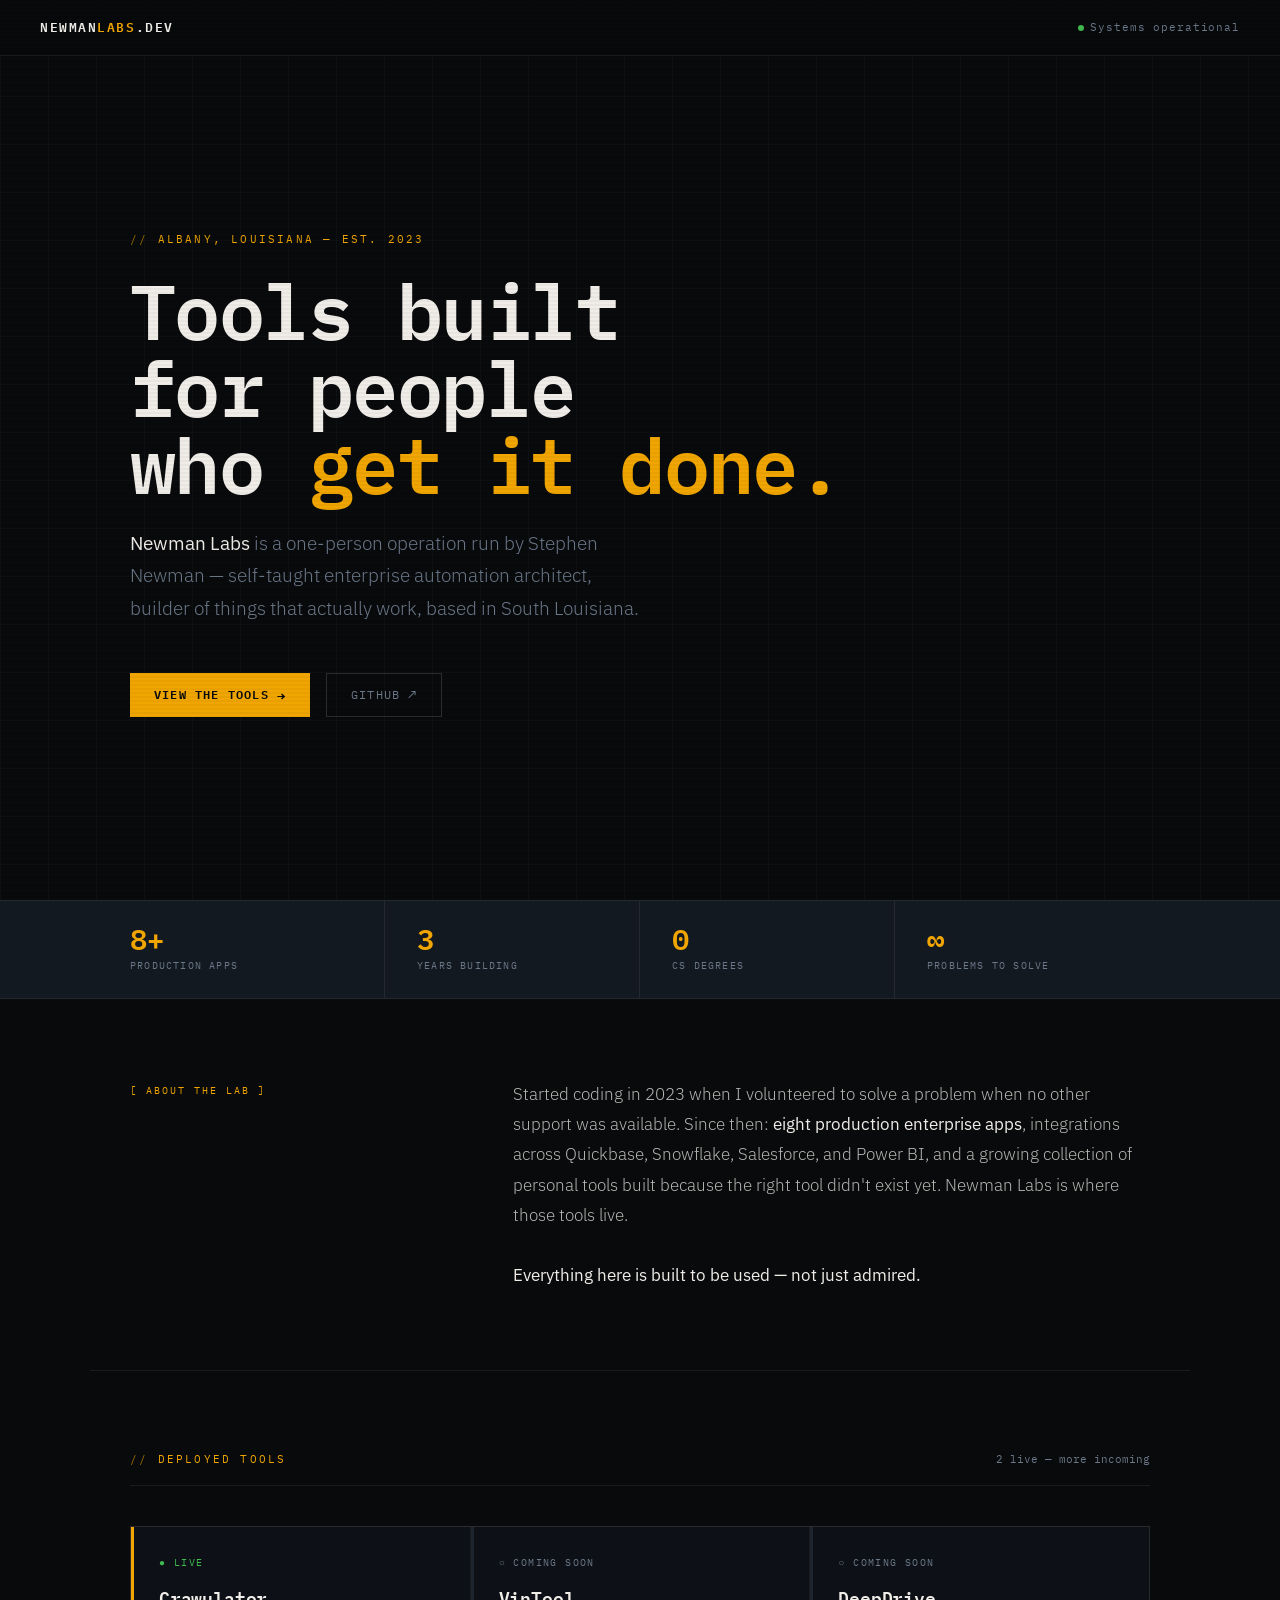
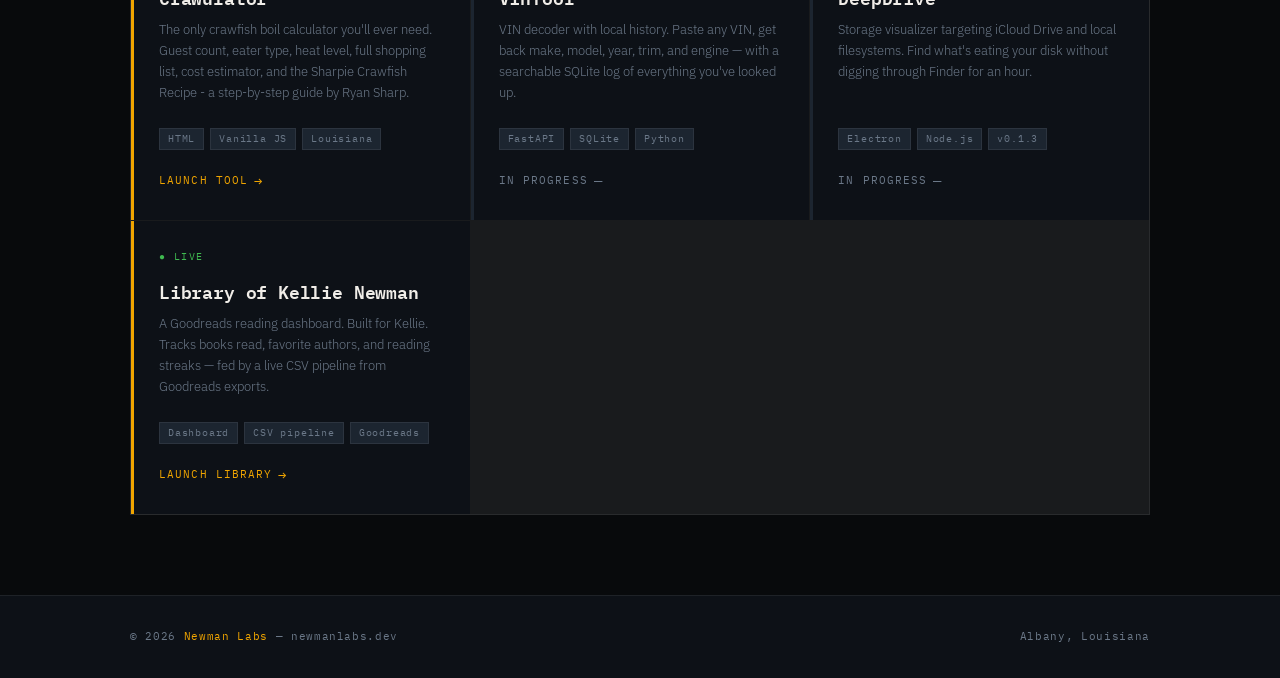
==== index.html @ 574f38db "Update tool count and change tool status to live" ====
<!DOCTYPE html>
<html lang="en">
<head>
<meta charset="UTF-8">
<meta name="viewport" content="width=device-width, initial-scale=1.0">
<title>Newman Labs — Built in Louisiana. Deployed everywhere.</title>
<meta name="description" content="Newman Labs — tools built by Stephen Newman. Self-taught enterprise automation architect out of Albany, Louisiana.">
<link rel="icon" type="image/svg+xml" href="data:image/svg+xml,%3Csvg xmlns='http://www.w3.org/2000/svg' viewBox='0 0 32 32'%3E%3Crect width='32' height='32' fill='%23080A0C'/%3E%3Crect x='1' y='1' width='30' height='30' fill='none' stroke='%23F0A500' stroke-width='1.5'/%3E%3Ctext x='4' y='22' font-family='monospace' font-size='16' font-weight='700' fill='%23F0A500' letter-spacing='-1'%3ENL%3C/text%3E%3Crect x='4' y='24' width='24' height='1.5' fill='%23F0A500' opacity='0.4'/%3E%3C/svg%3E">
<link rel="preconnect" href="https://fonts.googleapis.com">
<link href="https://fonts.googleapis.com/css2?family=IBM+Plex+Mono:wght@300;400;500;600&family=IBM+Plex+Sans:ital,wght@0,300;0,400;0,500;1,300&display=swap" rel="stylesheet">
<style>
  *, *::before, *::after { box-sizing: border-box; margin: 0; padding: 0; }

  :root {
    --black:    #080A0C;
    --ink:      #0D1117;
    --surface:  #131920;
    --rail:     #1C2530;
    --border:   rgba(255,255,255,0.07);
    --border-hi:rgba(255,255,255,0.14);
    --amber:    #F0A500;
    --amber-dim:#A87200;
    --amber-glow:rgba(240,165,0,0.12);
    --white:    #F0EDE8;
    --muted:    #6B7888;
    --mono:     'IBM Plex Mono', monospace;
    --sans:     'IBM Plex Sans', sans-serif;
  }

  html { scroll-behavior: smooth; }

  body {
    background: var(--black);
    color: var(--white);
    font-family: var(--sans);
    font-size: 16px;
    line-height: 1.6;
    overflow-x: hidden;
  }

  body::before {
    content: '';
    position: fixed;
    inset: 0;
    background: repeating-linear-gradient(
      0deg,
      transparent,
      transparent 2px,
      rgba(0,0,0,0.03) 2px,
      rgba(0,0,0,0.03) 4px
    );
    pointer-events: none;
    z-index: 1000;
  }

  body::after {
    content: '';
    position: fixed;
    inset: 0;
    background-image:
      linear-gradient(var(--border) 1px, transparent 1px),
      linear-gradient(90deg, var(--border) 1px, transparent 1px);
    background-size: 48px 48px;
    pointer-events: none;
    z-index: 0;
    opacity: 0.4;
  }

  nav {
    position: fixed;
    top: 0; left: 0; right: 0;
    z-index: 100;
    display: flex;
    align-items: center;
    justify-content: space-between;
    padding: 0 2.5rem;
    height: 56px;
    background: rgba(8,10,12,0.85);
    backdrop-filter: blur(12px);
    border-bottom: 1px solid var(--border);
  }

  .nav-wordmark {
    font-family: var(--mono);
    font-size: 13px;
    font-weight: 600;
    letter-spacing: 0.12em;
    color: var(--white);
    text-decoration: none;
    text-transform: uppercase;
  }

  .nav-wordmark span { color: var(--amber); }

  .nav-status {
    display: flex;
    align-items: center;
    gap: 6px;
    font-family: var(--mono);
    font-size: 11px;
    color: var(--muted);
    letter-spacing: 0.08em;
  }

  .status-dot {
    width: 6px; height: 6px;
    border-radius: 50%;
    background: #3FB950;
    animation: pulse 2.5s ease-in-out infinite;
  }

  @keyframes pulse {
    0%, 100% { opacity: 1; }
    50% { opacity: 0.3; }
  }

  .hero {
    position: relative;
    z-index: 1;
    min-height: 100vh;
    display: flex;
    flex-direction: column;
    justify-content: center;
    padding: 7rem 2.5rem 4rem;
    max-width: 1100px;
    margin: 0 auto;
  }

  .hero-label {
    font-family: var(--mono);
    font-size: 11px;
    letter-spacing: 0.2em;
    color: var(--amber);
    text-transform: uppercase;
    margin-bottom: 1.5rem;
    opacity: 0;
    animation: fadeUp 0.6s ease 0.2s forwards;
  }

  .hero-label::before { content: '// '; color: var(--amber-dim); }

  .hero-headline {
    font-family: var(--mono);
    font-size: clamp(2.8rem, 6vw, 5.5rem);
    font-weight: 600;
    line-height: 1.0;
    letter-spacing: -0.02em;
    color: var(--white);
    margin-bottom: 1.5rem;
    opacity: 0;
    animation: fadeUp 0.6s ease 0.35s forwards;
  }

  .hero-headline .accent { color: var(--amber); }

  .hero-sub {
    font-family: var(--sans);
    font-size: clamp(1rem, 2vw, 1.2rem);
    font-weight: 300;
    color: var(--muted);
    max-width: 520px;
    line-height: 1.7;
    margin-bottom: 3rem;
    opacity: 0;
    animation: fadeUp 0.6s ease 0.5s forwards;
  }

  .hero-sub strong { color: var(--white); font-weight: 400; }

  .hero-cta {
    display: flex;
    gap: 1rem;
    flex-wrap: wrap;
    opacity: 0;
    animation: fadeUp 0.6s ease 0.65s forwards;
  }

  .btn-primary {
    display: inline-flex;
    align-items: center;
    gap: 8px;
    padding: 11px 24px;
    background: var(--amber);
    color: var(--black);
    font-family: var(--mono);
    font-size: 12px;
    font-weight: 600;
    letter-spacing: 0.1em;
    text-transform: uppercase;
    text-decoration: none;
    border: none;
    cursor: pointer;
    transition: all 0.15s;
  }

  .btn-primary:hover { background: #FFB820; transform: translateY(-1px); }

  .btn-ghost {
    display: inline-flex;
    align-items: center;
    gap: 8px;
    padding: 10px 24px;
    background: transparent;
    color: var(--muted);
    font-family: var(--mono);
    font-size: 12px;
    font-weight: 400;
    letter-spacing: 0.1em;
    text-transform: uppercase;
    text-decoration: none;
    border: 1px solid var(--border-hi);
    cursor: pointer;
    transition: all 0.15s;
  }

  .btn-ghost:hover { border-color: var(--amber-dim); color: var(--amber); }

  .stat-bar {
    position: relative;
    z-index: 1;
    border-top: 1px solid var(--border);
    border-bottom: 1px solid var(--border);
    background: var(--surface);
    overflow: hidden;
  }

  .stat-bar-inner {
    max-width: 1100px;
    margin: 0 auto;
    display: grid;
    grid-template-columns: repeat(4, 1fr);
    padding: 0 2.5rem;
  }

  .stat { padding: 1.5rem 2rem; border-right: 1px solid var(--border); }
  .stat:first-child { padding-left: 0; }
  .stat:last-child { border-right: none; }

  .stat-num {
    font-family: var(--mono);
    font-size: 1.8rem;
    font-weight: 600;
    color: var(--amber);
    line-height: 1;
    margin-bottom: 4px;
  }

  .stat-label {
    font-family: var(--mono);
    font-size: 10px;
    letter-spacing: 0.12em;
    text-transform: uppercase;
    color: var(--muted);
  }

  .about-strip {
    position: relative;
    z-index: 1;
    max-width: 1100px;
    margin: 0 auto;
    padding: 5rem 2.5rem;
    display: grid;
    grid-template-columns: 1fr 2fr;
    gap: 4rem;
    align-items: start;
    border-bottom: 1px solid var(--border);
  }

  .about-tag {
    font-family: var(--mono);
    font-size: 10px;
    letter-spacing: 0.2em;
    text-transform: uppercase;
    color: var(--amber);
    padding-top: 4px;
  }

  .about-tag::before { content: '[ '; }
  .about-tag::after { content: ' ]'; }

  .about-body {
    font-size: 1.05rem;
    font-weight: 300;
    color: rgba(240,237,232,0.75);
    line-height: 1.8;
  }

  .about-body strong { color: var(--white); font-weight: 400; }

  .tools-section {
    position: relative;
    z-index: 1;
    max-width: 1100px;
    margin: 0 auto;
    padding: 5rem 2.5rem;
  }

  .section-header {
    display: flex;
    align-items: baseline;
    justify-content: space-between;
    margin-bottom: 2.5rem;
    border-bottom: 1px solid var(--border);
    padding-bottom: 1rem;
  }

  .section-title {
    font-family: var(--mono);
    font-size: 11px;
    letter-spacing: 0.2em;
    text-transform: uppercase;
    color: var(--amber);
  }

  .section-title::before { content: '// '; color: var(--amber-dim); }
  .section-count { font-family: var(--mono); font-size: 11px; color: var(--muted); }

  .tools-grid {
    display: grid;
    grid-template-columns: repeat(auto-fill, minmax(300px, 1fr));
    gap: 1px;
    background: var(--border);
    border: 1px solid var(--border);
  }

  .tool-card {
    background: var(--ink);
    padding: 1.75rem;
    position: relative;
    transition: background 0.2s;
    display: flex;
    flex-direction: column;
  }

  .tool-card:hover { background: var(--surface); }

  .tool-card.live::before, .tool-card.soon::before {
    content: '';
    position: absolute;
    top: 0; left: 0;
    width: 3px;
    height: 100%;
  }

  .tool-card.live::before { background: var(--amber); }
  .tool-card.soon::before { background: var(--rail); }

  .tool-status {
    font-family: var(--mono);
    font-size: 10px;
    letter-spacing: 0.14em;
    text-transform: uppercase;
    margin-bottom: 0.75rem;
  }

  .tool-status.live { color: #3FB950; }
  .tool-status.soon { color: var(--muted); }

  .tool-name {
    font-family: var(--mono);
    font-size: 1.15rem;
    font-weight: 600;
    color: var(--white);
    margin-bottom: 0.5rem;
    letter-spacing: -0.01em;
  }

  .tool-desc {
    font-size: 13px;
    font-weight: 300;
    color: var(--muted);
    line-height: 1.6;
    flex: 1;
    margin-bottom: 1.5rem;
  }

  .tool-tags { display: flex; flex-wrap: wrap; gap: 6px; margin-bottom: 1.25rem; }

  .tag {
    font-family: var(--mono);
    font-size: 10px;
    letter-spacing: 0.08em;
    color: var(--muted);
    background: var(--rail);
    padding: 2px 8px;
    border: 1px solid var(--border);
  }

  .tool-link {
    display: inline-flex;
    align-items: center;
    gap: 6px;
    font-family: var(--mono);
    font-size: 11px;
    letter-spacing: 0.1em;
    text-transform: uppercase;
    color: var(--amber);
    text-decoration: none;
    transition: gap 0.15s;
  }

  .tool-link:hover { gap: 10px; }
  .tool-link.disabled { color: var(--muted); pointer-events: none; }
  .arrow { font-size: 14px; }

  footer {
    position: relative;
    z-index: 1;
    border-top: 1px solid var(--border);
    background: var(--ink);
  }

  .footer-inner {
    max-width: 1100px;
    margin: 0 auto;
    padding: 2rem 2.5rem;
    display: flex;
    align-items: center;
    justify-content: space-between;
    flex-wrap: wrap;
    gap: 1rem;
  }

  .footer-copy { font-family: var(--mono); font-size: 11px; color: var(--muted); letter-spacing: 0.06em; }
  .footer-copy span { color: var(--amber); }
  .footer-loc { font-family: var(--mono); font-size: 11px; color: var(--muted); letter-spacing: 0.06em; }

  @keyframes fadeUp {
    from { opacity: 0; transform: translateY(16px); }
    to   { opacity: 1; transform: translateY(0); }
  }

  @media (max-width: 640px) {
    nav { padding: 0 1.25rem; }
    .hero { padding: 6rem 1.25rem 3rem; }
    .hero-headline { font-size: 2.4rem; }
    .stat-bar-inner { grid-template-columns: repeat(2, 1fr); padding: 0 1.25rem; }
    .stat { border-right: none; }
    .about-strip { grid-template-columns: 1fr; gap: 1rem; padding: 3rem 1.25rem; }
    .tools-section { padding: 3rem 1.25rem; }
    .footer-inner { padding: 1.5rem 1.25rem; }
  }
</style>
</head>
<body>

<nav>
  <a href="/" class="nav-wordmark">Newman<span>Labs</span>.dev</a>
  <div class="nav-status">
    <div class="status-dot"></div>
    Systems operational
  </div>
</nav>

<section class="hero">
  <div class="hero-label">Albany, Louisiana — Est. 2023</div>
  <h1 class="hero-headline">
    Tools built<br>
    for people<br>
    who <span class="accent">get it done.</span>
  </h1>
  <p class="hero-sub">
    <strong>Newman Labs</strong> is a one-person operation run by Stephen Newman —
    self-taught enterprise automation architect, builder of things that actually work,
    based in South Louisiana.
  </p>
  <div class="hero-cta">
    <a href="#tools" class="btn-primary">View the tools <span class="arrow">→</span></a>
    <a href="https://github.com/AgentNewman" target="_blank" class="btn-ghost">GitHub <span class="arrow">↗</span></a>
  </div>
</section>

<div class="stat-bar">
  <div class="stat-bar-inner">
    <div class="stat"><div class="stat-num">8+</div><div class="stat-label">Production apps</div></div>
    <div class="stat"><div class="stat-num">3</div><div class="stat-label">Years building</div></div>
    <div class="stat"><div class="stat-num">0</div><div class="stat-label">CS degrees</div></div>
    <div class="stat"><div class="stat-num">∞</div><div class="stat-label">Problems to solve</div></div>
  </div>
</div>

<div class="about-strip">
  <div class="about-tag">About the lab</div>
  <p class="about-body">
    Started coding in 2023 when I volunteered to solve a problem when no other support was available.
    Since then: <strong>eight production enterprise apps</strong>, integrations across Quickbase,
    Snowflake, Salesforce, and Power BI, and a growing collection of personal tools built
    because the right tool didn't exist yet. Newman Labs is where those tools live.
    <br><br>
    <strong>Everything here is built to be used — not just admired.</strong>
  </p>
</div>

<section class="tools-section" id="tools">
  <div class="section-header">
    <div class="section-title">Deployed tools</div>
    <div class="section-count">2 live &mdash; more incoming</div>
  </div>
  <div class="tools-grid">

    <div class="tool-card live">
      <div class="tool-status live">● Live</div>
      <div class="tool-name">Crawulator</div>
      <p class="tool-desc">The only crawfish boil calculator you'll ever need. Guest count, eater type, heat level, full shopping list, cost estimator, and the Sharpie Crawfish Recipe - a step-by-step guide by Ryan Sharp.</p>
      <div class="tool-tags">
        <span class="tag">HTML</span>
        <span class="tag">Vanilla JS</span>
        <span class="tag">Louisiana</span>
      </div>
      <a href="/crawulator" class="tool-link">Launch tool <span class="arrow">→</span></a>
    </div>

    <div class="tool-card soon">
      <div class="tool-status soon">○ Coming soon</div>
      <div class="tool-name">VinTool</div>
      <p class="tool-desc">VIN decoder with local history. Paste any VIN, get back make, model, year, trim, and engine — with a searchable SQLite log of everything you've looked up.</p>
      <div class="tool-tags">
        <span class="tag">FastAPI</span>
        <span class="tag">SQLite</span>
        <span class="tag">Python</span>
      </div>
      <span class="tool-link disabled">In progress <span class="arrow">—</span></span>
    </div>

    <div class="tool-card soon">
      <div class="tool-status soon">○ Coming soon</div>
      <div class="tool-name">DeepDrive</div>
      <p class="tool-desc">Storage visualizer targeting iCloud Drive and local filesystems. Find what's eating your disk without digging through Finder for an hour.</p>
      <div class="tool-tags">
        <span class="tag">Electron</span>
        <span class="tag">Node.js</span>
        <span class="tag">v0.1.3</span>
      </div>
      <span class="tool-link disabled">In progress <span class="arrow">—</span></span>
    </div>

    <div class="tool-card live">
      <div class="tool-status live">● Live</div>
      <div class="tool-name">Library of Kellie Newman</div>
      <p class="tool-desc">A Goodreads reading dashboard. Built for Kellie. Tracks books read, favorite authors, and reading streaks — fed by a live CSV pipeline from Goodreads exports.</p>
      <div class="tool-tags">
        <span class="tag">Dashboard</span>
        <span class="tag">CSV pipeline</span>
        <span class="tag">Goodreads</span>
      </div>
      <a href="/Newman_Library" class="tool-link">Launch Library <span class="arrow">→</span></a>
    </div>

  </div>
</section>

<footer>
  <div class="footer-inner">
    <div class="footer-copy">&copy; 2026 <span>Newman Labs</span> — newmanlabs.dev</div>
    <div class="footer-loc">Albany, Louisiana</div>
  </div>
</footer>

<script>
  document.querySelectorAll('a[href^="#"]').forEach(a => {
    a.addEventListener('click', e => {
      e.preventDefault();
      document.querySelector(a.getAttribute('href'))?.scrollIntoView({ behavior: 'smooth' });
    });
  });

  const cards = document.querySelectorAll('.tool-card');
  const obs = new IntersectionObserver(entries => {
    entries.forEach((entry, i) => {
      if (entry.isIntersecting) {
        setTimeout(() => {
          entry.target.style.opacity = '1';
          entry.target.style.transform = 'translateY(0)';
        }, i * 80);
        obs.unobserve(entry.target);
      }
    });
  }, { threshold: 0.1 });

  cards.forEach(card => {
    card.style.opacity = '0';
    card.style.transform = 'translateY(20px)';
    card.style.transition = 'opacity 0.5s ease, transform 0.5s ease, background 0.2s';
    obs.observe(card);
  });
</script>

</body>
</html>
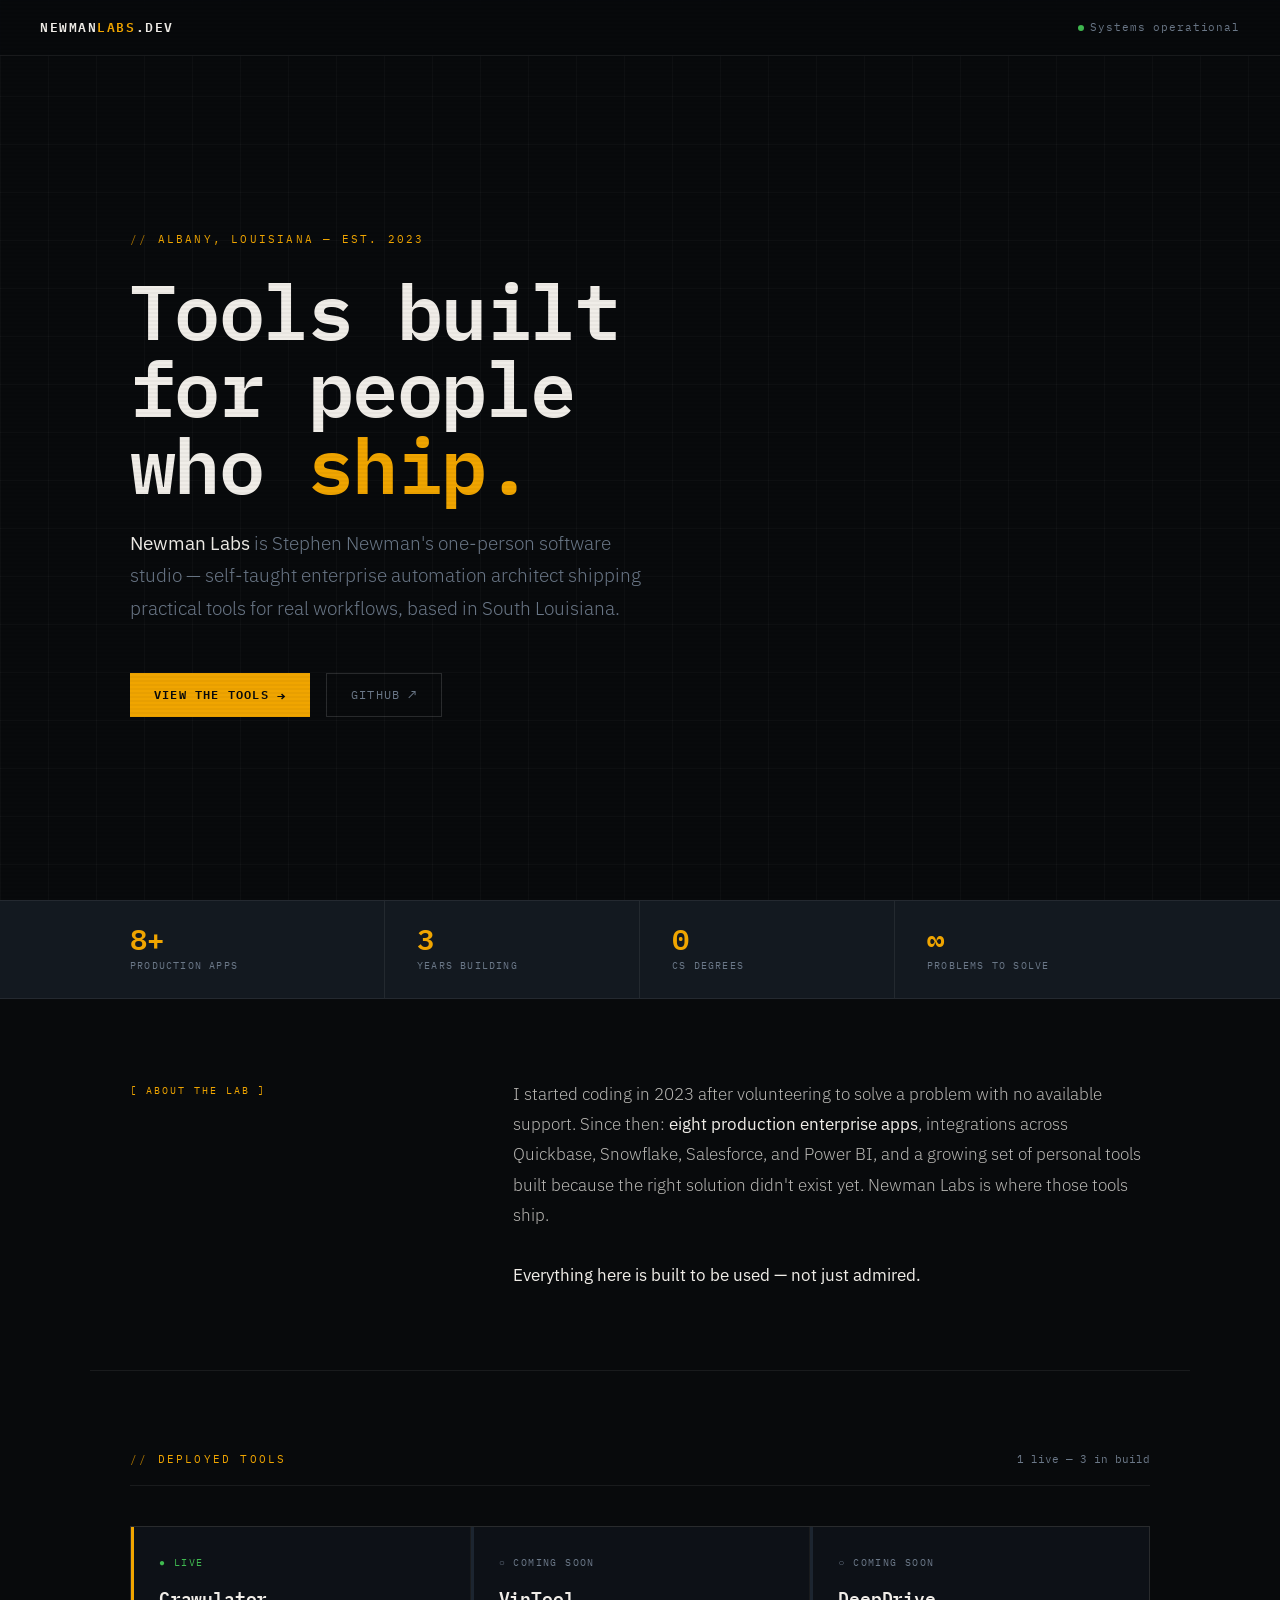
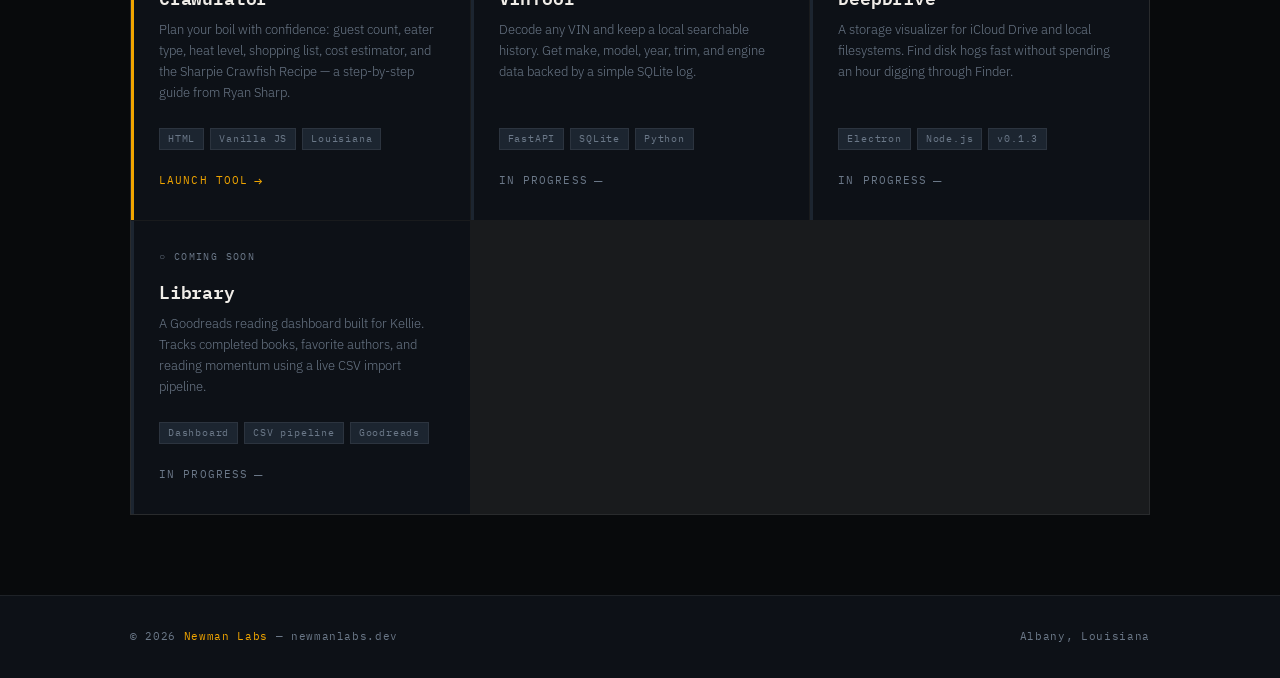
==== commit 91a8566e: "Add GA4 tracking (G-9LTV8JBT7C) to all Newman Labs pages" ====
--- a/index.html
+++ b/index.html
@@ -1,10 +1,13 @@
 <!DOCTYPE html>
 <html lang="en">
 <head>
+<!-- Google Analytics 4 -->
+<script async src="https://www.googletagmanager.com/gtag/js?id=G-9LTV8JBT7C"></script>
+<script src="/js/analytics.js"></script>
 <meta charset="UTF-8">
 <meta name="viewport" content="width=device-width, initial-scale=1.0">
 <title>Newman Labs — Built in Louisiana. Deployed everywhere.</title>
-<meta name="description" content="Newman Labs — tools built by Stephen Newman. Self-taught enterprise automation architect out of Albany, Louisiana.">
+<meta name="description" content="Newman Labs builds practical software by Stephen Newman, a self-taught automation architect in Albany, Louisiana.">
 <link rel="icon" type="image/svg+xml" href="data:image/svg+xml,%3Csvg xmlns='http://www.w3.org/2000/svg' viewBox='0 0 32 32'%3E%3Crect width='32' height='32' fill='%23080A0C'/%3E%3Crect x='1' y='1' width='30' height='30' fill='none' stroke='%23F0A500' stroke-width='1.5'/%3E%3Ctext x='4' y='22' font-family='monospace' font-size='16' font-weight='700' fill='%23F0A500' letter-spacing='-1'%3ENL%3C/text%3E%3Crect x='4' y='24' width='24' height='1.5' fill='%23F0A500' opacity='0.4'/%3E%3C/svg%3E">
 <link rel="preconnect" href="https://fonts.googleapis.com">
 <link href="https://fonts.googleapis.com/css2?family=IBM+Plex+Mono:wght@300;400;500;600&family=IBM+Plex+Sans:ital,wght@0,300;0,400;0,500;1,300&display=swap" rel="stylesheet">
@@ -457,16 +460,16 @@
   <h1 class="hero-headline">
     Tools built<br>
     for people<br>
-    who <span class="accent">get it done.</span>
+    who <span class="accent">ship.</span>
   </h1>
   <p class="hero-sub">
-    <strong>Newman Labs</strong> is a one-person operation run by Stephen Newman —
-    self-taught enterprise automation architect, builder of things that actually work,
+    <strong>Newman Labs</strong> is Stephen Newman's one-person software studio —
+    self-taught enterprise automation architect shipping practical tools for real workflows,
     based in South Louisiana.
   </p>
   <div class="hero-cta">
     <a href="#tools" class="btn-primary">View the tools <span class="arrow">→</span></a>
-    <a href="https://github.com/AgentNewman" target="_blank" class="btn-ghost">GitHub <span class="arrow">↗</span></a>
+    <a href="https://github.com/AgentNewman" target="_blank" rel="noopener noreferrer" class="btn-ghost">GitHub <span class="arrow">↗</span></a>
   </div>
 </section>
 
@@ -482,10 +485,10 @@
 <div class="about-strip">
   <div class="about-tag">About the lab</div>
   <p class="about-body">
-    Started coding in 2023 when I volunteered to solve a problem when no other support was available.
+    I started coding in 2023 after volunteering to solve a problem with no available support.
     Since then: <strong>eight production enterprise apps</strong>, integrations across Quickbase,
-    Snowflake, Salesforce, and Power BI, and a growing collection of personal tools built
-    because the right tool didn't exist yet. Newman Labs is where those tools live.
+    Snowflake, Salesforce, and Power BI, and a growing set of personal tools built
+    because the right solution didn't exist yet. Newman Labs is where those tools ship.
     <br><br>
     <strong>Everything here is built to be used — not just admired.</strong>
   </p>
@@ -494,14 +497,14 @@
 <section class="tools-section" id="tools">
   <div class="section-header">
     <div class="section-title">Deployed tools</div>
-    <div class="section-count">2 live &mdash; more incoming</div>
+    <div class="section-count">1 live &mdash; 3 in build</div>
   </div>
   <div class="tools-grid">
 
     <div class="tool-card live">
       <div class="tool-status live">● Live</div>
       <div class="tool-name">Crawulator</div>
-      <p class="tool-desc">The only crawfish boil calculator you'll ever need. Guest count, eater type, heat level, full shopping list, cost estimator, and the Sharpie Crawfish Recipe - a step-by-step guide by Ryan Sharp.</p>
+      <p class="tool-desc">Plan your boil with confidence: guest count, eater type, heat level, shopping list, cost estimator, and the Sharpie Crawfish Recipe &mdash; a step-by-step guide from Ryan Sharp.</p>
       <div class="tool-tags">
         <span class="tag">HTML</span>
         <span class="tag">Vanilla JS</span>
@@ -513,7 +516,7 @@
     <div class="tool-card soon">
       <div class="tool-status soon">○ Coming soon</div>
       <div class="tool-name">VinTool</div>
-      <p class="tool-desc">VIN decoder with local history. Paste any VIN, get back make, model, year, trim, and engine — with a searchable SQLite log of everything you've looked up.</p>
+      <p class="tool-desc">Decode any VIN and keep a local searchable history. Get make, model, year, trim, and engine data backed by a simple SQLite log.</p>
       <div class="tool-tags">
         <span class="tag">FastAPI</span>
         <span class="tag">SQLite</span>
@@ -525,7 +528,7 @@
     <div class="tool-card soon">
       <div class="tool-status soon">○ Coming soon</div>
       <div class="tool-name">DeepDrive</div>
-      <p class="tool-desc">Storage visualizer targeting iCloud Drive and local filesystems. Find what's eating your disk without digging through Finder for an hour.</p>
+      <p class="tool-desc">A storage visualizer for iCloud Drive and local filesystems. Find disk hogs fast without spending an hour digging through Finder.</p>
       <div class="tool-tags">
         <span class="tag">Electron</span>
         <span class="tag">Node.js</span>
@@ -534,16 +537,16 @@
       <span class="tool-link disabled">In progress <span class="arrow">—</span></span>
     </div>
 
-    <div class="tool-card live">
-      <div class="tool-status live">● Live</div>
-      <div class="tool-name">Library of Kellie Newman</div>
-      <p class="tool-desc">A Goodreads reading dashboard. Built for Kellie. Tracks books read, favorite authors, and reading streaks — fed by a live CSV pipeline from Goodreads exports.</p>
+    <div class="tool-card soon">
+      <div class="tool-status soon">○ Coming soon</div>
+      <div class="tool-name">Library</div>
+      <p class="tool-desc">A Goodreads reading dashboard built for Kellie. Tracks completed books, favorite authors, and reading momentum using a live CSV import pipeline.</p>
       <div class="tool-tags">
         <span class="tag">Dashboard</span>
         <span class="tag">CSV pipeline</span>
         <span class="tag">Goodreads</span>
       </div>
-      <a href="/Newman_Library" class="tool-link">Launch Library <span class="arrow">→</span></a>
+      <span class="tool-link disabled">In progress <span class="arrow">—</span></span>
     </div>
 
   </div>
@@ -587,3 +590,7 @@
 
 </body>
 </html>
+
+
+
+
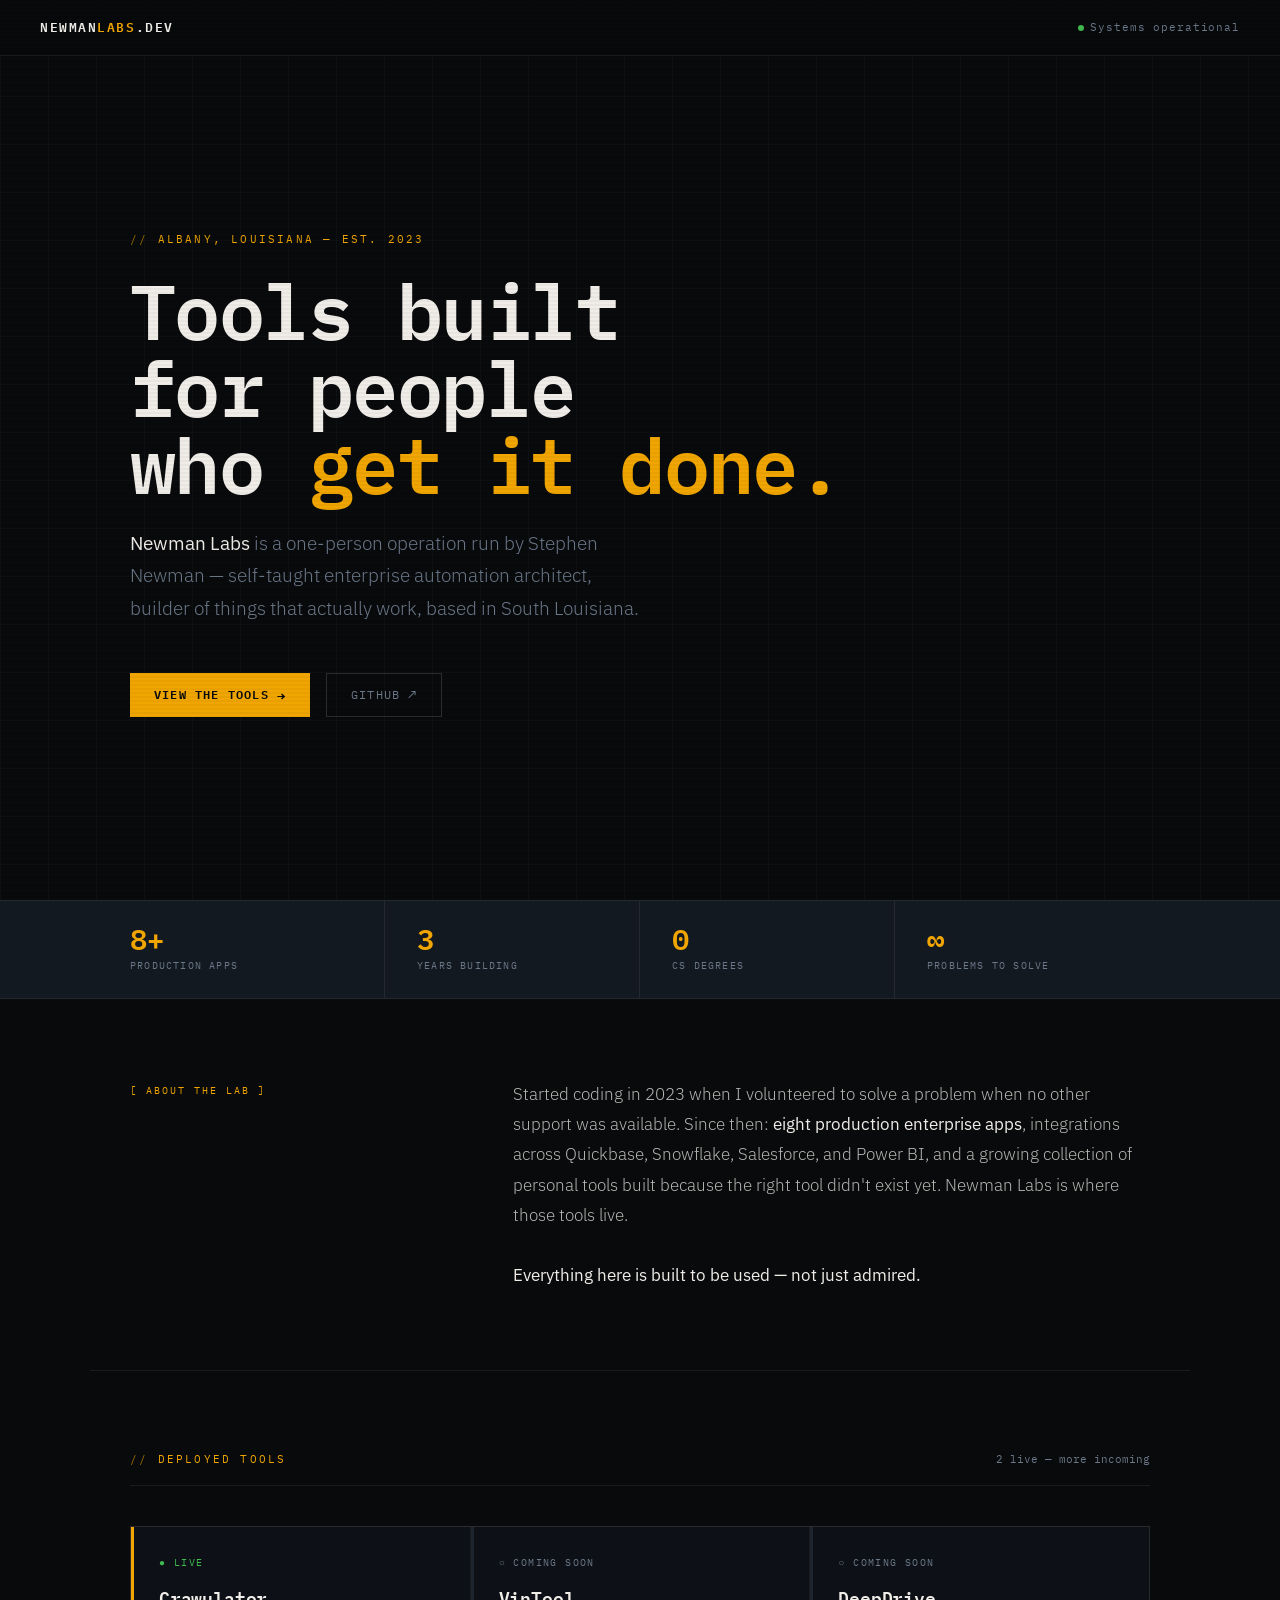
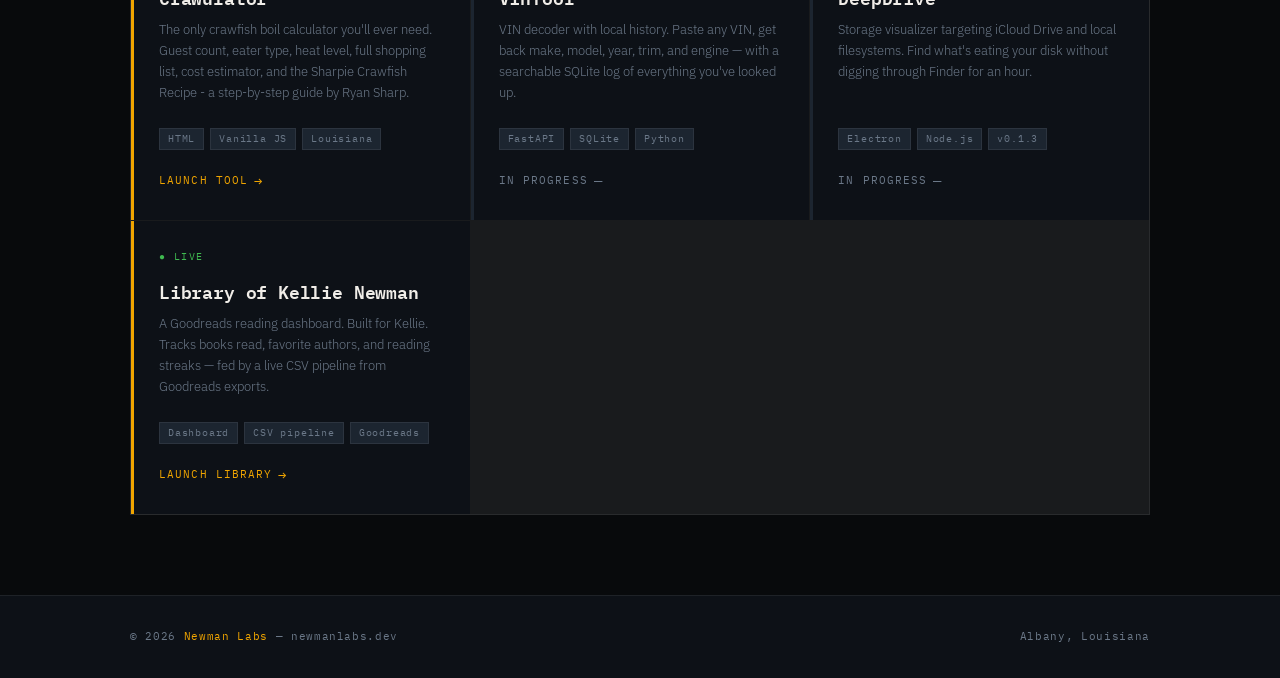
==== commit 2bfffc2e: "Merge remote updates + GA4 tracking (G-9LTV8JBT7C) across all pages" ====
--- a/index.html
+++ b/index.html
@@ -7,7 +7,7 @@
 <meta charset="UTF-8">
 <meta name="viewport" content="width=device-width, initial-scale=1.0">
 <title>Newman Labs — Built in Louisiana. Deployed everywhere.</title>
-<meta name="description" content="Newman Labs builds practical software by Stephen Newman, a self-taught automation architect in Albany, Louisiana.">
+<meta name="description" content="Newman Labs — tools built by Stephen Newman. Self-taught enterprise automation architect out of Albany, Louisiana.">
 <link rel="icon" type="image/svg+xml" href="data:image/svg+xml,%3Csvg xmlns='http://www.w3.org/2000/svg' viewBox='0 0 32 32'%3E%3Crect width='32' height='32' fill='%23080A0C'/%3E%3Crect x='1' y='1' width='30' height='30' fill='none' stroke='%23F0A500' stroke-width='1.5'/%3E%3Ctext x='4' y='22' font-family='monospace' font-size='16' font-weight='700' fill='%23F0A500' letter-spacing='-1'%3ENL%3C/text%3E%3Crect x='4' y='24' width='24' height='1.5' fill='%23F0A500' opacity='0.4'/%3E%3C/svg%3E">
 <link rel="preconnect" href="https://fonts.googleapis.com">
 <link href="https://fonts.googleapis.com/css2?family=IBM+Plex+Mono:wght@300;400;500;600&family=IBM+Plex+Sans:ital,wght@0,300;0,400;0,500;1,300&display=swap" rel="stylesheet">
@@ -460,16 +460,16 @@
   <h1 class="hero-headline">
     Tools built<br>
     for people<br>
-    who <span class="accent">ship.</span>
+    who <span class="accent">get it done.</span>
   </h1>
   <p class="hero-sub">
-    <strong>Newman Labs</strong> is Stephen Newman's one-person software studio —
-    self-taught enterprise automation architect shipping practical tools for real workflows,
+    <strong>Newman Labs</strong> is a one-person operation run by Stephen Newman —
+    self-taught enterprise automation architect, builder of things that actually work,
     based in South Louisiana.
   </p>
   <div class="hero-cta">
     <a href="#tools" class="btn-primary">View the tools <span class="arrow">→</span></a>
-    <a href="https://github.com/AgentNewman" target="_blank" rel="noopener noreferrer" class="btn-ghost">GitHub <span class="arrow">↗</span></a>
+    <a href="https://github.com/AgentNewman" target="_blank" class="btn-ghost">GitHub <span class="arrow">↗</span></a>
   </div>
 </section>
 
@@ -485,10 +485,10 @@
 <div class="about-strip">
   <div class="about-tag">About the lab</div>
   <p class="about-body">
-    I started coding in 2023 after volunteering to solve a problem with no available support.
+    Started coding in 2023 when I volunteered to solve a problem when no other support was available.
     Since then: <strong>eight production enterprise apps</strong>, integrations across Quickbase,
-    Snowflake, Salesforce, and Power BI, and a growing set of personal tools built
-    because the right solution didn't exist yet. Newman Labs is where those tools ship.
+    Snowflake, Salesforce, and Power BI, and a growing collection of personal tools built
+    because the right tool didn't exist yet. Newman Labs is where those tools live.
     <br><br>
     <strong>Everything here is built to be used — not just admired.</strong>
   </p>
@@ -497,14 +497,14 @@
 <section class="tools-section" id="tools">
   <div class="section-header">
     <div class="section-title">Deployed tools</div>
-    <div class="section-count">1 live &mdash; 3 in build</div>
+    <div class="section-count">2 live &mdash; more incoming</div>
   </div>
   <div class="tools-grid">
 
     <div class="tool-card live">
       <div class="tool-status live">● Live</div>
       <div class="tool-name">Crawulator</div>
-      <p class="tool-desc">Plan your boil with confidence: guest count, eater type, heat level, shopping list, cost estimator, and the Sharpie Crawfish Recipe &mdash; a step-by-step guide from Ryan Sharp.</p>
+      <p class="tool-desc">The only crawfish boil calculator you'll ever need. Guest count, eater type, heat level, full shopping list, cost estimator, and the Sharpie Crawfish Recipe - a step-by-step guide by Ryan Sharp.</p>
       <div class="tool-tags">
         <span class="tag">HTML</span>
         <span class="tag">Vanilla JS</span>
@@ -516,7 +516,7 @@
     <div class="tool-card soon">
       <div class="tool-status soon">○ Coming soon</div>
       <div class="tool-name">VinTool</div>
-      <p class="tool-desc">Decode any VIN and keep a local searchable history. Get make, model, year, trim, and engine data backed by a simple SQLite log.</p>
+      <p class="tool-desc">VIN decoder with local history. Paste any VIN, get back make, model, year, trim, and engine — with a searchable SQLite log of everything you've looked up.</p>
       <div class="tool-tags">
         <span class="tag">FastAPI</span>
         <span class="tag">SQLite</span>
@@ -528,7 +528,7 @@
     <div class="tool-card soon">
       <div class="tool-status soon">○ Coming soon</div>
       <div class="tool-name">DeepDrive</div>
-      <p class="tool-desc">A storage visualizer for iCloud Drive and local filesystems. Find disk hogs fast without spending an hour digging through Finder.</p>
+      <p class="tool-desc">Storage visualizer targeting iCloud Drive and local filesystems. Find what's eating your disk without digging through Finder for an hour.</p>
       <div class="tool-tags">
         <span class="tag">Electron</span>
         <span class="tag">Node.js</span>
@@ -537,16 +537,16 @@
       <span class="tool-link disabled">In progress <span class="arrow">—</span></span>
     </div>
 
-    <div class="tool-card soon">
-      <div class="tool-status soon">○ Coming soon</div>
-      <div class="tool-name">Library</div>
-      <p class="tool-desc">A Goodreads reading dashboard built for Kellie. Tracks completed books, favorite authors, and reading momentum using a live CSV import pipeline.</p>
+    <div class="tool-card live">
+      <div class="tool-status live">● Live</div>
+      <div class="tool-name">Library of Kellie Newman</div>
+      <p class="tool-desc">A Goodreads reading dashboard. Built for Kellie. Tracks books read, favorite authors, and reading streaks — fed by a live CSV pipeline from Goodreads exports.</p>
       <div class="tool-tags">
         <span class="tag">Dashboard</span>
         <span class="tag">CSV pipeline</span>
         <span class="tag">Goodreads</span>
       </div>
-      <span class="tool-link disabled">In progress <span class="arrow">—</span></span>
+      <a href="/Newman_Library" class="tool-link">Launch Library <span class="arrow">→</span></a>
     </div>
 
   </div>
@@ -590,7 +590,3 @@
 
 </body>
 </html>
-
-
-
-
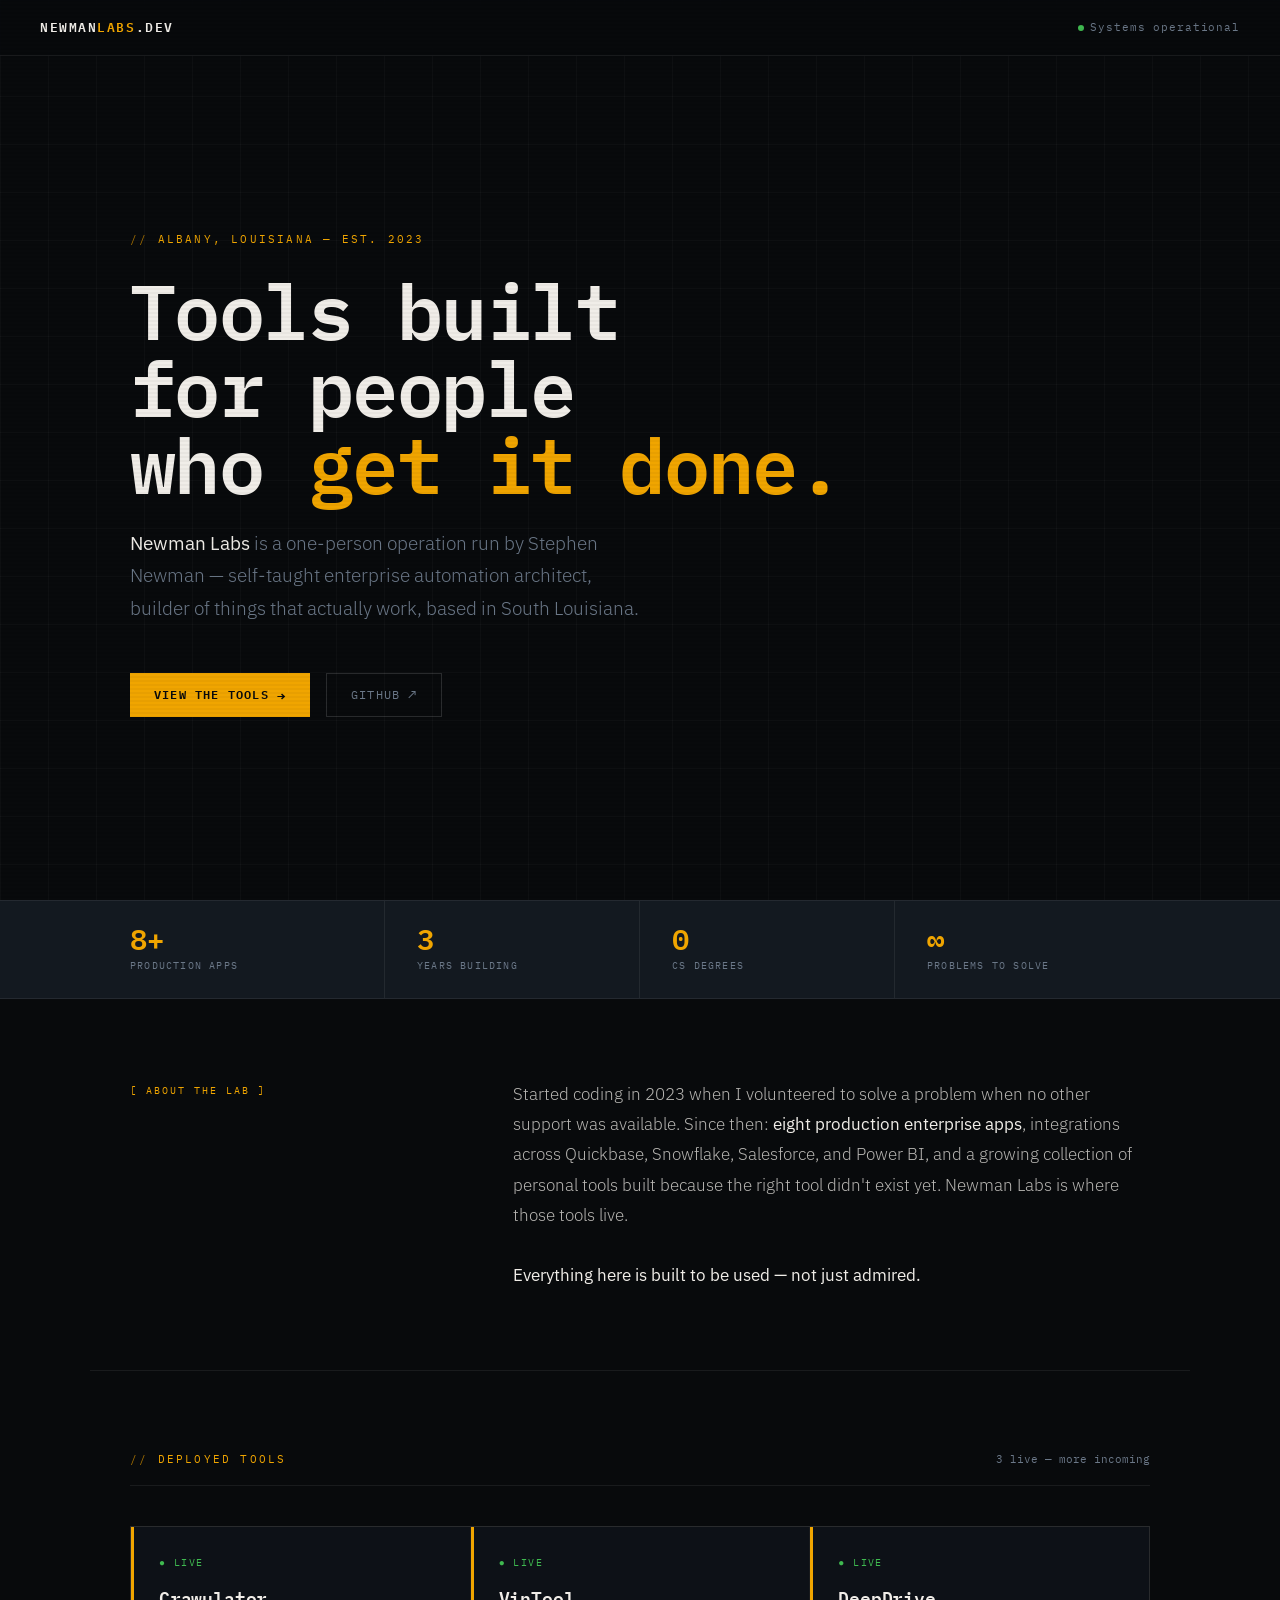
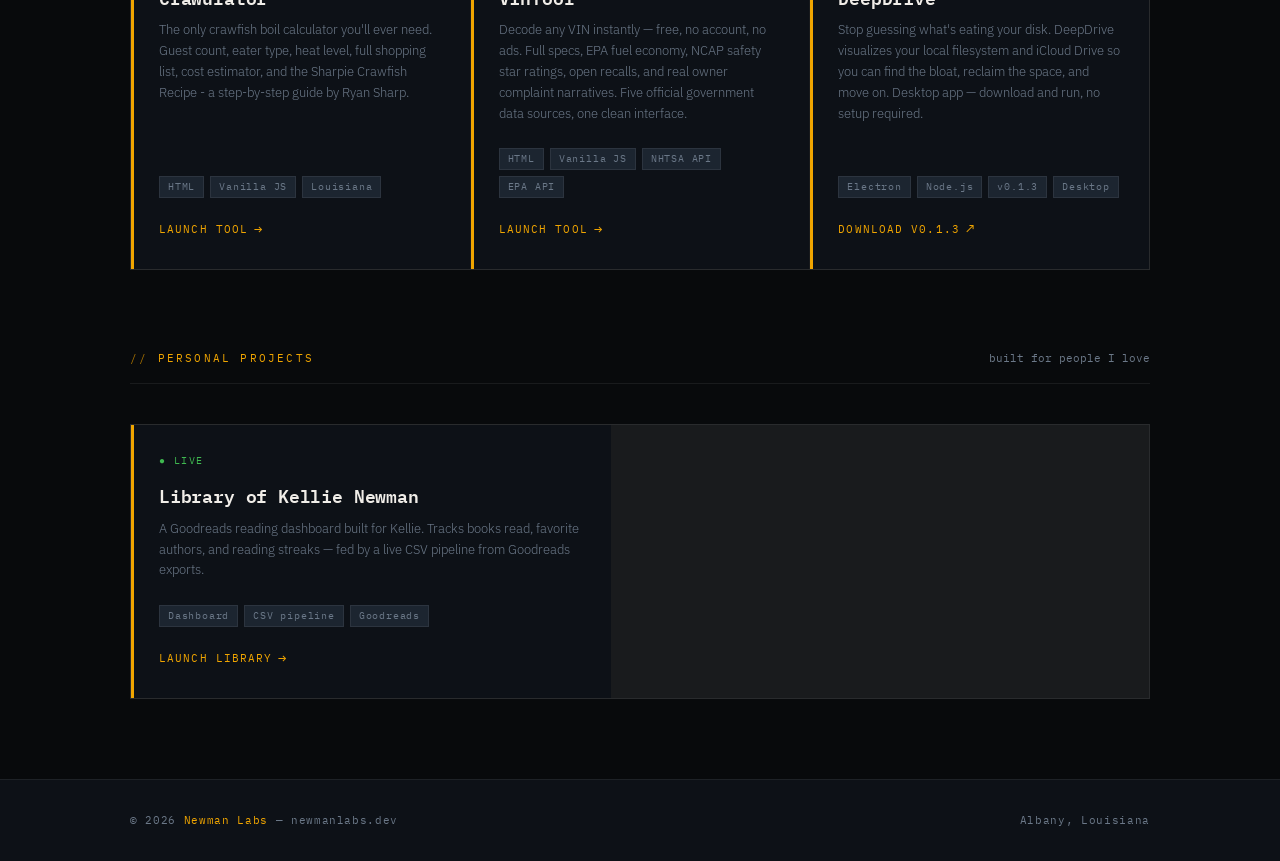
==== commit 03669a58: "feat: ship VinTool 2.0, flip DeepDrive live, split personal projects section" ====
--- a/index.html
+++ b/index.html
@@ -497,7 +497,7 @@
 <section class="tools-section" id="tools">
   <div class="section-header">
     <div class="section-title">Deployed tools</div>
-    <div class="section-count">2 live &mdash; more incoming</div>
+    <div class="section-count">3 live — more incoming</div>
   </div>
   <div class="tools-grid">
 
@@ -513,34 +513,46 @@
       <a href="/crawulator" class="tool-link">Launch tool <span class="arrow">→</span></a>
     </div>
 
-    <div class="tool-card soon">
-      <div class="tool-status soon">○ Coming soon</div>
+    <div class="tool-card live">
+      <div class="tool-status live">● Live</div>
       <div class="tool-name">VinTool</div>
-      <p class="tool-desc">VIN decoder with local history. Paste any VIN, get back make, model, year, trim, and engine — with a searchable SQLite log of everything you've looked up.</p>
+      <p class="tool-desc">Decode any VIN instantly — free, no account, no ads. Full specs, EPA fuel economy, NCAP safety star ratings, open recalls, and real owner complaint narratives. Five official government data sources, one clean interface.</p>
       <div class="tool-tags">
-        <span class="tag">FastAPI</span>
-        <span class="tag">SQLite</span>
-        <span class="tag">Python</span>
+        <span class="tag">HTML</span>
+        <span class="tag">Vanilla JS</span>
+        <span class="tag">NHTSA API</span>
+        <span class="tag">EPA API</span>
       </div>
-      <span class="tool-link disabled">In progress <span class="arrow">—</span></span>
+      <a href="/vintool" class="tool-link">Launch tool <span class="arrow">→</span></a>
     </div>
 
-    <div class="tool-card soon">
-      <div class="tool-status soon">○ Coming soon</div>
+    <div class="tool-card live">
+      <div class="tool-status live">● Live</div>
       <div class="tool-name">DeepDrive</div>
-      <p class="tool-desc">Storage visualizer targeting iCloud Drive and local filesystems. Find what's eating your disk without digging through Finder for an hour.</p>
+      <p class="tool-desc">Stop guessing what's eating your disk. DeepDrive visualizes your local filesystem and iCloud Drive so you can find the bloat, reclaim the space, and move on. Desktop app — download and run, no setup required.</p>
       <div class="tool-tags">
         <span class="tag">Electron</span>
         <span class="tag">Node.js</span>
         <span class="tag">v0.1.3</span>
+        <span class="tag">Desktop</span>
       </div>
-      <span class="tool-link disabled">In progress <span class="arrow">—</span></span>
+      <a href="https://github.com/AgentNewman/DeepDrive/releases" target="_blank" class="tool-link">Download v0.1.3 <span class="arrow">↗</span></a>
     </div>
+
+  </div>
+</section>
+
+<section class="tools-section" id="personal" style="padding-top:0">
+  <div class="section-header">
+    <div class="section-title">Personal projects</div>
+    <div class="section-count">built for people I love</div>
+  </div>
+  <div class="tools-grid" style="grid-template-columns: minmax(300px, 480px)">
 
     <div class="tool-card live">
       <div class="tool-status live">● Live</div>
       <div class="tool-name">Library of Kellie Newman</div>
-      <p class="tool-desc">A Goodreads reading dashboard. Built for Kellie. Tracks books read, favorite authors, and reading streaks — fed by a live CSV pipeline from Goodreads exports.</p>
+      <p class="tool-desc">A Goodreads reading dashboard built for Kellie. Tracks books read, favorite authors, and reading streaks — fed by a live CSV pipeline from Goodreads exports.</p>
       <div class="tool-tags">
         <span class="tag">Dashboard</span>
         <span class="tag">CSV pipeline</span>
@@ -589,4 +601,4 @@
 </script>
 
 </body>
-</html>
+</html>
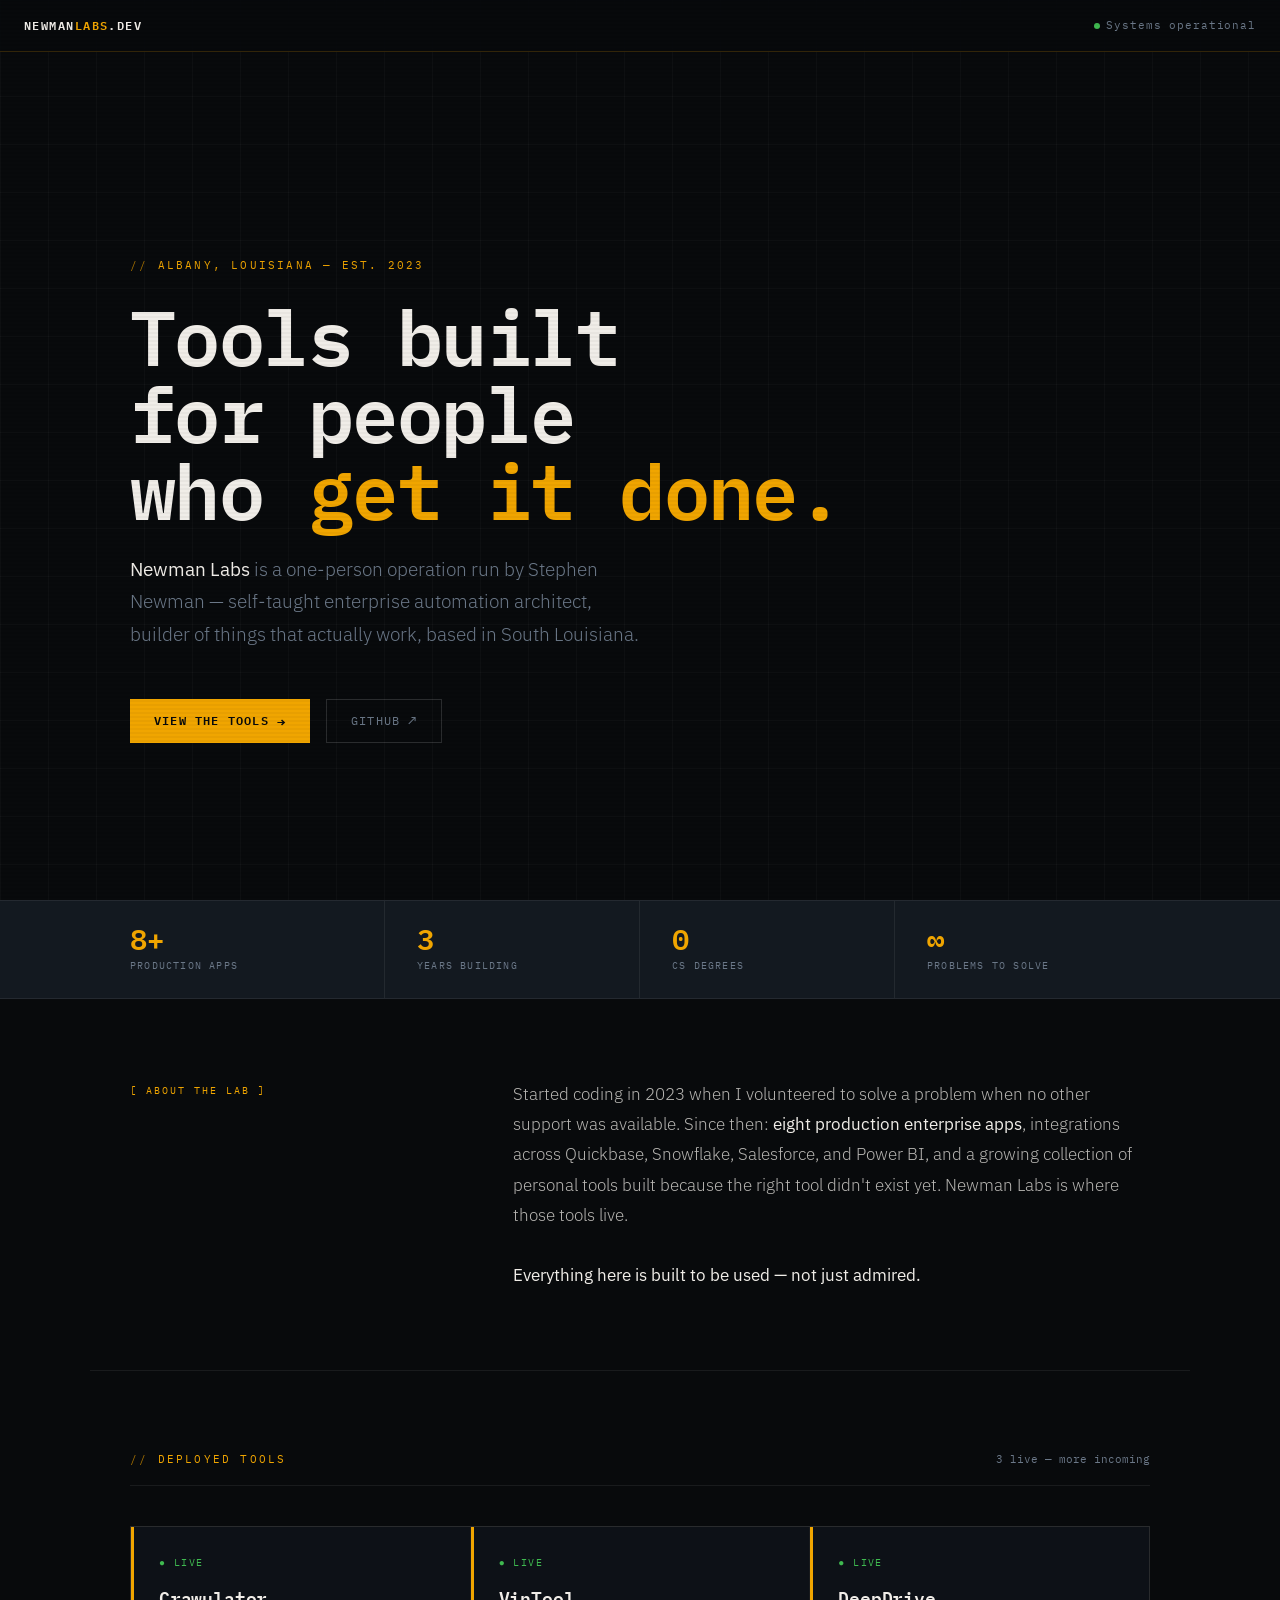
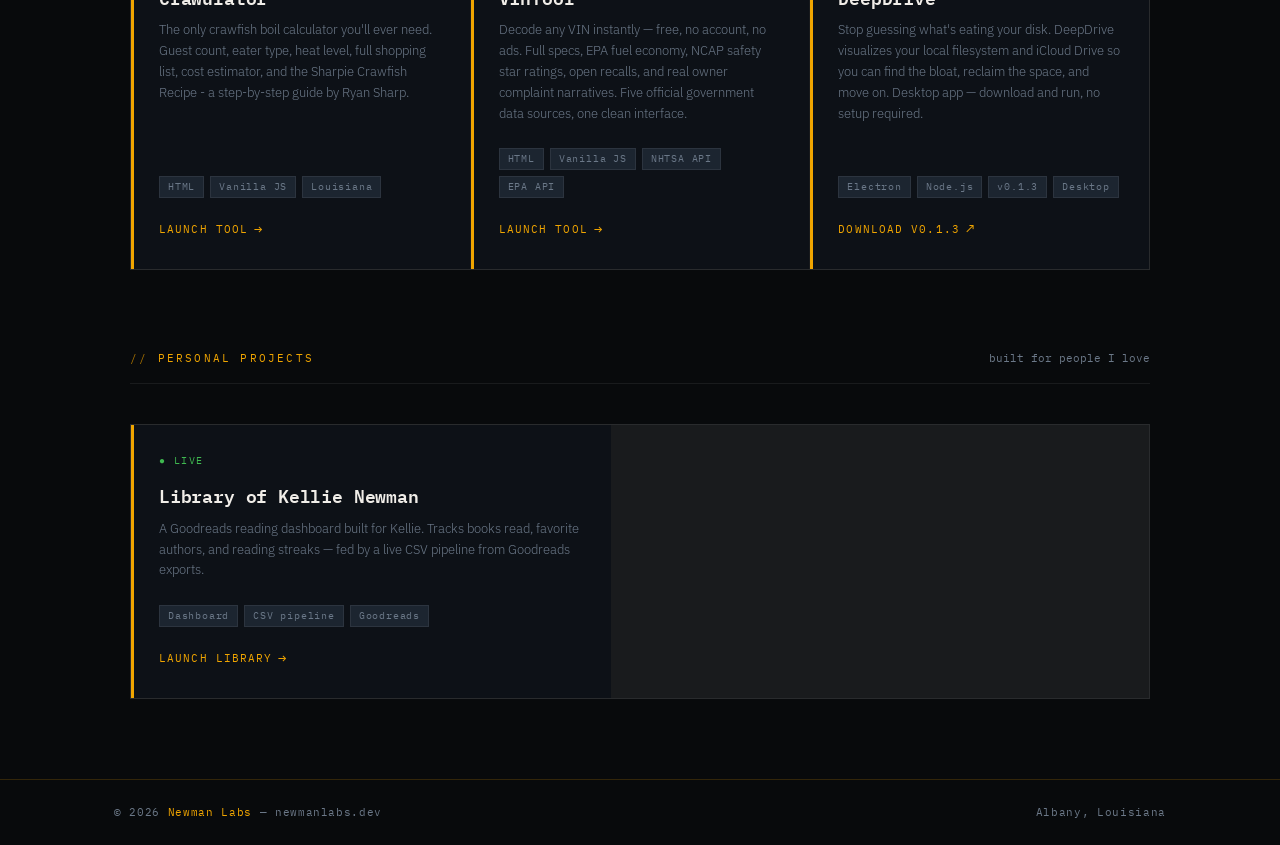
==== commit 5821a944: "feat: Lab chassis — shared site shell across all pages - new css/chassis.css: sticky .nl-nav (wordma" ====
--- a/index.html
+++ b/index.html
@@ -1,15 +1,17 @@
 <!DOCTYPE html>
 <html lang="en">
 <head>
+<meta charset="UTF-8">
+<meta name="viewport" content="width=device-width, initial-scale=1.0">
 <!-- Google Analytics 4 -->
 <script async src="https://www.googletagmanager.com/gtag/js?id=G-9LTV8JBT7C"></script>
-<script src="/js/analytics.js"></script>
-<meta charset="UTF-8">
-<meta name="viewport" content="width=device-width, initial-scale=1.0">
+<script defer src="/js/analytics.js"></script>
 <title>Newman Labs — Built in Louisiana. Deployed everywhere.</title>
 <meta name="description" content="Newman Labs — tools built by Stephen Newman. Self-taught enterprise automation architect out of Albany, Louisiana.">
-<link rel="icon" type="image/svg+xml" href="data:image/svg+xml,%3Csvg xmlns='http://www.w3.org/2000/svg' viewBox='0 0 32 32'%3E%3Crect width='32' height='32' fill='%23080A0C'/%3E%3Crect x='1' y='1' width='30' height='30' fill='none' stroke='%23F0A500' stroke-width='1.5'/%3E%3Ctext x='4' y='22' font-family='monospace' font-size='16' font-weight='700' fill='%23F0A500' letter-spacing='-1'%3ENL%3C/text%3E%3Crect x='4' y='24' width='24' height='1.5' fill='%23F0A500' opacity='0.4'/%3E%3C/svg%3E">
+<link rel="icon" type="image/svg+xml" href="/favicon.svg">
+<link rel="stylesheet" href="/css/chassis.css">
 <link rel="preconnect" href="https://fonts.googleapis.com">
+<link rel="preconnect" href="https://fonts.gstatic.com" crossorigin>
 <link href="https://fonts.googleapis.com/css2?family=IBM+Plex+Mono:wght@300;400;500;600&family=IBM+Plex+Sans:ital,wght@0,300;0,400;0,500;1,300&display=swap" rel="stylesheet">
 <style>
   *, *::before, *::after { box-sizing: border-box; margin: 0; padding: 0; }
@@ -69,58 +71,10 @@
     opacity: 0.4;
   }
 
-  nav {
-    position: fixed;
-    top: 0; left: 0; right: 0;
-    z-index: 100;
-    display: flex;
-    align-items: center;
-    justify-content: space-between;
-    padding: 0 2.5rem;
-    height: 56px;
-    background: rgba(8,10,12,0.85);
-    backdrop-filter: blur(12px);
-    border-bottom: 1px solid var(--border);
-  }
-
-  .nav-wordmark {
-    font-family: var(--mono);
-    font-size: 13px;
-    font-weight: 600;
-    letter-spacing: 0.12em;
-    color: var(--white);
-    text-decoration: none;
-    text-transform: uppercase;
-  }
-
-  .nav-wordmark span { color: var(--amber); }
-
-  .nav-status {
-    display: flex;
-    align-items: center;
-    gap: 6px;
-    font-family: var(--mono);
-    font-size: 11px;
-    color: var(--muted);
-    letter-spacing: 0.08em;
-  }
-
-  .status-dot {
-    width: 6px; height: 6px;
-    border-radius: 50%;
-    background: #3FB950;
-    animation: pulse 2.5s ease-in-out infinite;
-  }
-
-  @keyframes pulse {
-    0%, 100% { opacity: 1; }
-    50% { opacity: 0.3; }
-  }
-
   .hero {
     position: relative;
     z-index: 1;
-    min-height: 100vh;
+    min-height: calc(100vh - 52px);
     display: flex;
     flex-direction: column;
     justify-content: center;
@@ -406,51 +360,29 @@
   .tool-link.disabled { color: var(--muted); pointer-events: none; }
   .arrow { font-size: 14px; }
 
-  footer {
-    position: relative;
-    z-index: 1;
-    border-top: 1px solid var(--border);
-    background: var(--ink);
-  }
-
-  .footer-inner {
-    max-width: 1100px;
-    margin: 0 auto;
-    padding: 2rem 2.5rem;
-    display: flex;
-    align-items: center;
-    justify-content: space-between;
-    flex-wrap: wrap;
-    gap: 1rem;
-  }
-
-  .footer-copy { font-family: var(--mono); font-size: 11px; color: var(--muted); letter-spacing: 0.06em; }
-  .footer-copy span { color: var(--amber); }
-  .footer-loc { font-family: var(--mono); font-size: 11px; color: var(--muted); letter-spacing: 0.06em; }
-
   @keyframes fadeUp {
     from { opacity: 0; transform: translateY(16px); }
     to   { opacity: 1; transform: translateY(0); }
   }
 
   @media (max-width: 640px) {
-    nav { padding: 0 1.25rem; }
     .hero { padding: 6rem 1.25rem 3rem; }
     .hero-headline { font-size: 2.4rem; }
     .stat-bar-inner { grid-template-columns: repeat(2, 1fr); padding: 0 1.25rem; }
     .stat { border-right: none; }
     .about-strip { grid-template-columns: 1fr; gap: 1rem; padding: 3rem 1.25rem; }
     .tools-section { padding: 3rem 1.25rem; }
-    .footer-inner { padding: 1.5rem 1.25rem; }
   }
 </style>
 </head>
 <body>
 
-<nav>
-  <a href="/" class="nav-wordmark">Newman<span>Labs</span>.dev</a>
-  <div class="nav-status">
-    <div class="status-dot"></div>
+<nav class="nl-nav">
+  <div class="nl-nav-left">
+    <a href="/" class="nl-wordmark">Newman<span>Labs</span>.dev</a>
+  </div>
+  <div class="nl-status">
+    <span class="nl-dot"></span>
     Systems operational
   </div>
 </nav>
@@ -469,7 +401,7 @@
   </p>
   <div class="hero-cta">
     <a href="#tools" class="btn-primary">View the tools <span class="arrow">→</span></a>
-    <a href="https://github.com/AgentNewman" target="_blank" class="btn-ghost">GitHub <span class="arrow">↗</span></a>
+    <a href="https://github.com/AgentNewman" target="_blank" rel="noopener noreferrer" class="btn-ghost">GitHub <span class="arrow">↗</span></a>
   </div>
 </section>
 
@@ -536,7 +468,7 @@
         <span class="tag">v0.1.3</span>
         <span class="tag">Desktop</span>
       </div>
-      <a href="https://github.com/AgentNewman/DeepDrive/releases" target="_blank" class="tool-link">Download v0.1.3 <span class="arrow">↗</span></a>
+      <a href="https://github.com/AgentNewman/DeepDrive/releases" target="_blank" rel="noopener noreferrer" class="tool-link">Download v0.1.3 <span class="arrow">↗</span></a>
     </div>
 
   </div>
@@ -564,10 +496,10 @@
   </div>
 </section>
 
-<footer>
-  <div class="footer-inner">
-    <div class="footer-copy">&copy; 2026 <span>Newman Labs</span> — newmanlabs.dev</div>
-    <div class="footer-loc">Albany, Louisiana</div>
+<footer class="nl-footer">
+  <div class="nl-footer-inner">
+    <div class="nl-copy">&copy; 2026 <span>Newman Labs</span> — newmanlabs.dev</div>
+    <div class="nl-loc">Albany, Louisiana</div>
   </div>
 </footer>
 
@@ -601,4 +533,4 @@
 </script>
 
 </body>
-</html>+</html>
--- a/css/chassis.css
+++ b/css/chassis.css
@@ -0,0 +1,125 @@
+/* ============================================================
+   Newman Labs chassis — shared nav + footer for every page.
+   One shell, many skins: pages keep their own body styling;
+   this file owns only .nl-* classes so nothing leaks.
+   Usage per page:
+     <link rel="stylesheet" href="/css/chassis.css">
+     <nav class="nl-nav"> ... </nav>   (top of <body>)
+     <footer class="nl-footer"> ... </footer>   (bottom of <body>)
+   ============================================================ */
+
+.nl-nav {
+  position: sticky;
+  top: 0;
+  z-index: 500;
+  display: flex;
+  align-items: center;
+  justify-content: space-between;
+  gap: 1rem;
+  height: 52px;
+  padding: 0 1.5rem;
+  background: rgba(8, 10, 12, 0.92);
+  -webkit-backdrop-filter: blur(12px);
+  backdrop-filter: blur(12px);
+  border-bottom: 1px solid rgba(240, 165, 0, 0.18);
+}
+
+.nl-nav-left {
+  display: flex;
+  align-items: center;
+  gap: 0.75rem;
+  min-width: 0;
+}
+
+.nl-wordmark {
+  font-family: 'IBM Plex Mono', 'Fira Code', monospace;
+  font-size: 12px;
+  font-weight: 600;
+  letter-spacing: 0.12em;
+  color: #F0EDE8;
+  text-decoration: none;
+  text-transform: uppercase;
+  white-space: nowrap;
+}
+
+.nl-wordmark span { color: #F0A500; }
+.nl-wordmark:hover span { color: #FFB820; }
+
+.nl-pipe {
+  width: 1px;
+  height: 16px;
+  background: rgba(255, 255, 255, 0.18);
+  flex-shrink: 0;
+}
+
+.nl-crumb {
+  font-family: 'IBM Plex Mono', 'Fira Code', monospace;
+  font-size: 11px;
+  color: #A87200;
+  letter-spacing: 0.14em;
+  text-transform: uppercase;
+  white-space: nowrap;
+  overflow: hidden;
+  text-overflow: ellipsis;
+}
+
+.nl-status {
+  display: flex;
+  align-items: center;
+  gap: 6px;
+  font-family: 'IBM Plex Mono', 'Fira Code', monospace;
+  font-size: 11px;
+  color: #6B7888;
+  letter-spacing: 0.08em;
+  white-space: nowrap;
+}
+
+.nl-dot {
+  width: 6px;
+  height: 6px;
+  border-radius: 50%;
+  background: #3FB950;
+  animation: nlPulse 2.5s ease-in-out infinite;
+  flex-shrink: 0;
+}
+
+@keyframes nlPulse {
+  0%, 100% { opacity: 1; }
+  50% { opacity: 0.3; }
+}
+
+.nl-footer {
+  position: relative;
+  z-index: 1;
+  background: #080A0C;
+  border-top: 1px solid rgba(240, 165, 0, 0.18);
+}
+
+.nl-footer-inner {
+  max-width: 1100px;
+  margin: 0 auto;
+  padding: 1.5rem;
+  display: flex;
+  align-items: center;
+  justify-content: space-between;
+  flex-wrap: wrap;
+  gap: 0.75rem;
+}
+
+.nl-copy, .nl-loc, .nl-note {
+  font-family: 'IBM Plex Mono', 'Fira Code', monospace;
+  font-size: 11px;
+  color: #6B7888;
+  letter-spacing: 0.06em;
+  line-height: 1.6;
+}
+
+.nl-copy span { color: #F0A500; }
+.nl-note { flex-basis: 100%; order: 3; color: #4A5462; }
+.nl-note a { color: #A87200; text-decoration: none; }
+
+@media (max-width: 640px) {
+  .nl-nav { padding: 0 1rem; }
+  .nl-footer-inner { padding: 1.25rem 1rem; }
+  .nl-crumb { display: none; }
+}
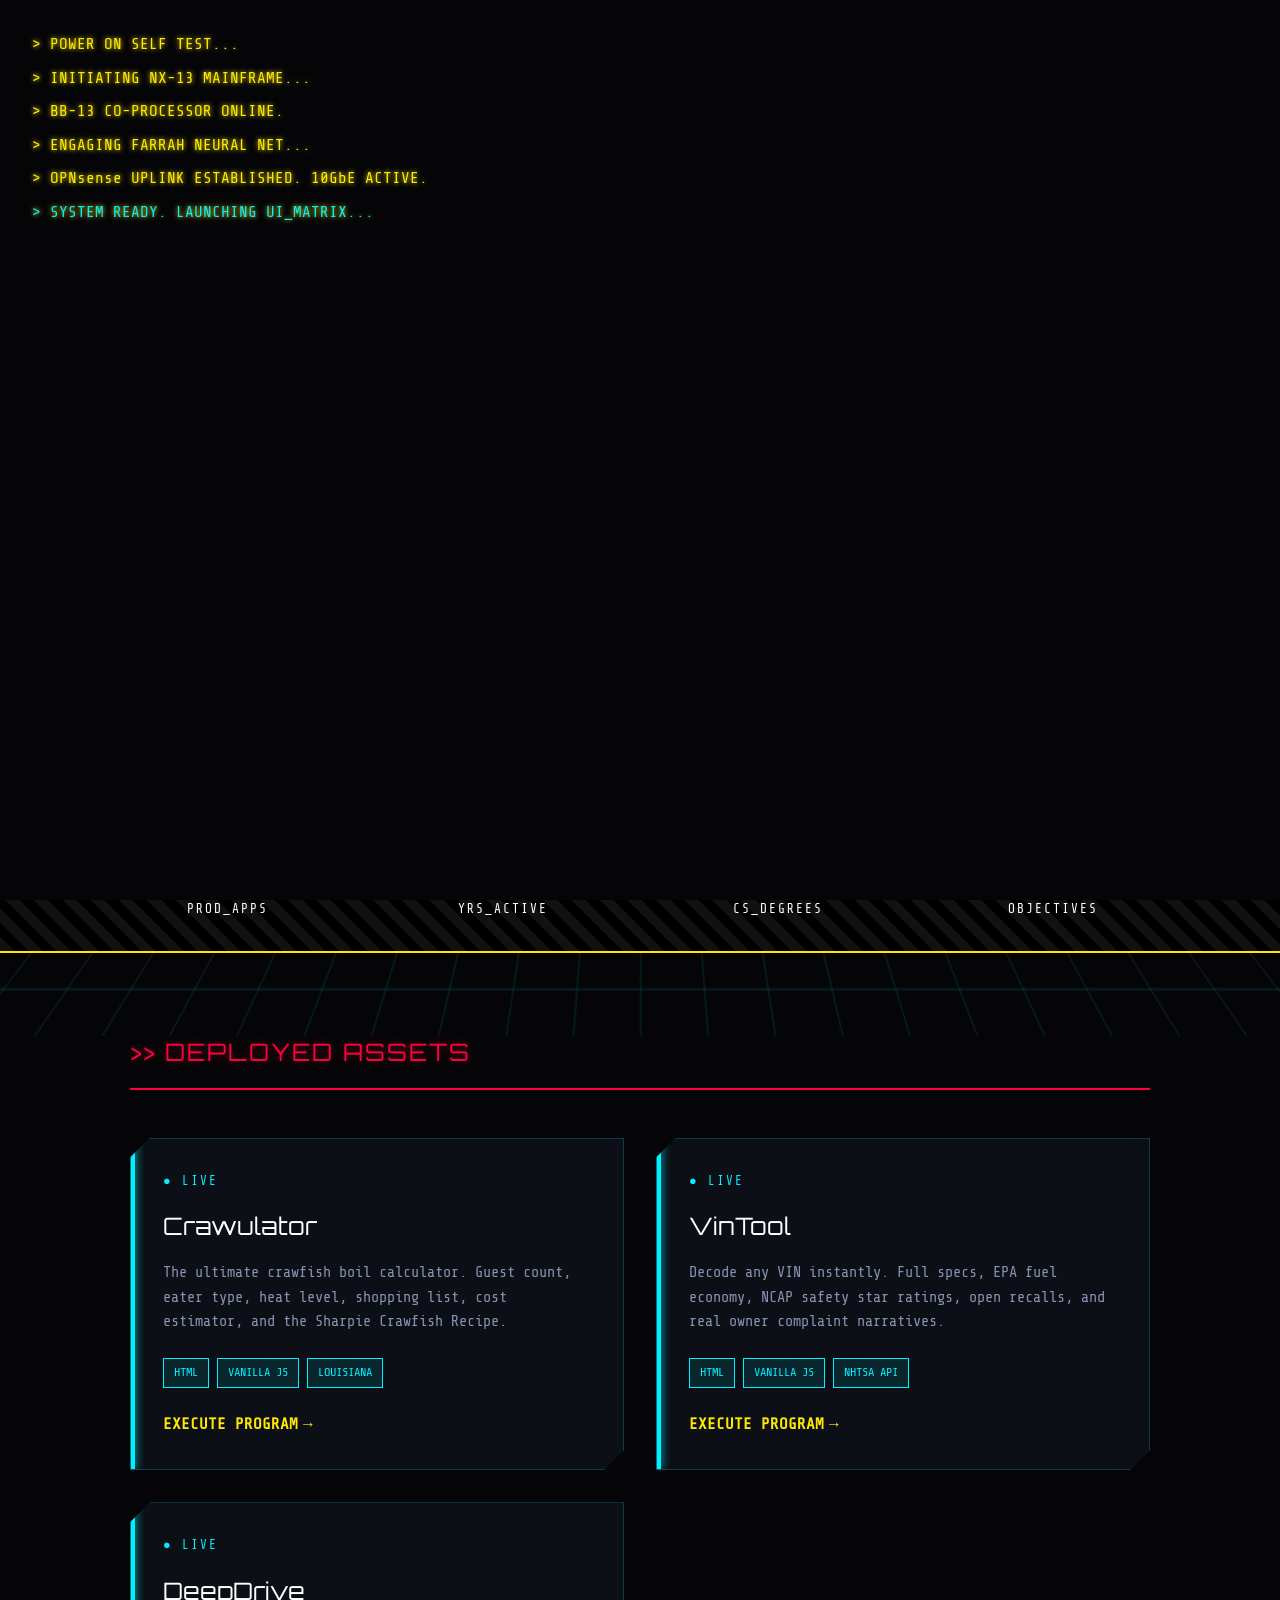
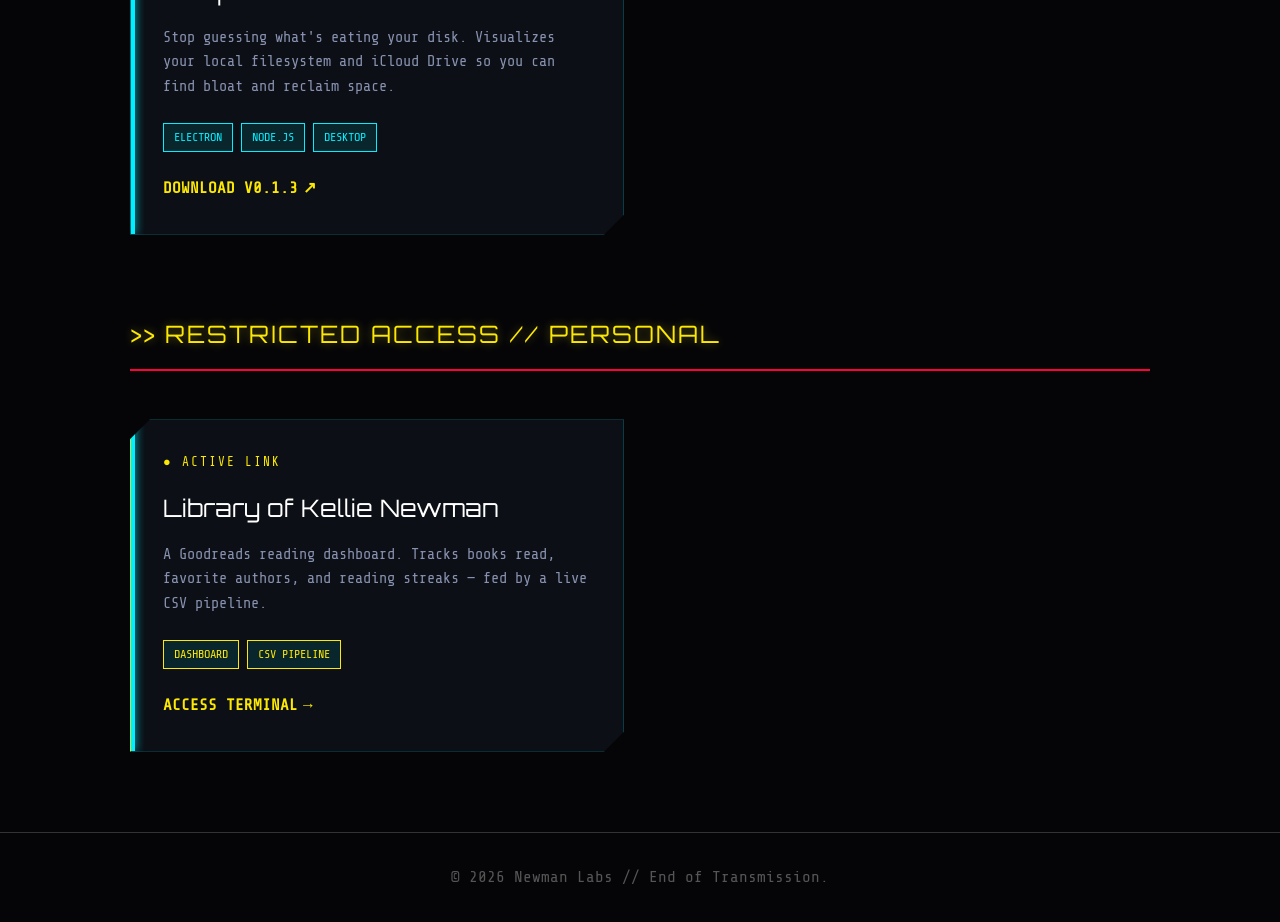
==== commit a27b168a: "feat: deploy OS v2.0 homepage redesign and backup legacy index" ====
--- a/index.html
+++ b/index.html
@@ -6,179 +6,232 @@
 <!-- Google Analytics 4 -->
 <script async src="https://www.googletagmanager.com/gtag/js?id=G-9LTV8JBT7C"></script>
 <script defer src="/js/analytics.js"></script>
-<title>Newman Labs — Built in Louisiana. Deployed everywhere.</title>
+<title>Newman Labs // OS v2.0</title>
 <meta name="description" content="Newman Labs — tools built by Stephen Newman. Self-taught enterprise automation architect out of Albany, Louisiana.">
 <link rel="icon" type="image/svg+xml" href="/favicon.svg">
-<link rel="stylesheet" href="/css/chassis.css">
 <link rel="preconnect" href="https://fonts.googleapis.com">
 <link rel="preconnect" href="https://fonts.gstatic.com" crossorigin>
-<link href="https://fonts.googleapis.com/css2?family=IBM+Plex+Mono:wght@300;400;500;600&family=IBM+Plex+Sans:ital,wght@0,300;0,400;0,500;1,300&display=swap" rel="stylesheet">
+<link href="https://fonts.googleapis.com/css2?family=Share+Tech+Mono&family=Orbitron:wght@400;700;900&display=swap" rel="stylesheet">
 <style>
   *, *::before, *::after { box-sizing: border-box; margin: 0; padding: 0; }
 
   :root {
-    --black:    #080A0C;
-    --ink:      #0D1117;
-    --surface:  #131920;
-    --rail:     #1C2530;
-    --border:   rgba(255,255,255,0.07);
-    --border-hi:rgba(255,255,255,0.14);
-    --amber:    #F0A500;
-    --amber-dim:#A87200;
-    --amber-glow:rgba(240,165,0,0.12);
-    --white:    #F0EDE8;
-    --muted:    #6B7888;
-    --mono:     'IBM Plex Mono', monospace;
-    --sans:     'IBM Plex Sans', sans-serif;
+    --bg-base:      #050508;
+    --panel-bg:     #0c0f16;
+    --neon-cyan:    #00f0ff;
+    --neon-pink:    #ff003c;
+    --warning-yellow: #fce803;
+    --grid-line:    rgba(0, 240, 255, 0.1);
+    --mono:         'Share Tech Mono', monospace;
+    --mech:         'Orbitron', sans-serif;
   }
 
   html { scroll-behavior: smooth; }
 
   body {
-    background: var(--black);
-    color: var(--white);
-    font-family: var(--sans);
+    background: var(--bg-base);
+    color: var(--neon-cyan);
+    font-family: var(--mono);
     font-size: 16px;
     line-height: 1.6;
     overflow-x: hidden;
   }
 
+  /* CRT Scanline & Grid Effects */
   body::before {
     content: '';
     position: fixed;
-    inset: 0;
-    background: repeating-linear-gradient(
-      0deg,
-      transparent,
-      transparent 2px,
-      rgba(0,0,0,0.03) 2px,
-      rgba(0,0,0,0.03) 4px
-    );
+    top: 0; left: 0; width: 100vw; height: 100vh;
+    background: linear-gradient(rgba(18, 16, 16, 0) 50%, rgba(0, 0, 0, 0.25) 50%), linear-gradient(90deg, rgba(255, 0, 0, 0.06), rgba(0, 255, 0, 0.02), rgba(0, 0, 255, 0.06));
+    background-size: 100% 2px, 3px 100%;
+    z-index: 9999;
     pointer-events: none;
-    z-index: 1000;
   }
 
   body::after {
     content: '';
     position: fixed;
     inset: 0;
-    background-image:
-      linear-gradient(var(--border) 1px, transparent 1px),
-      linear-gradient(90deg, var(--border) 1px, transparent 1px);
-    background-size: 48px 48px;
-    pointer-events: none;
-    z-index: 0;
-    opacity: 0.4;
-  }
-
+    background-image: 
+      linear-gradient(var(--grid-line) 1px, transparent 1px),
+      linear-gradient(90deg, var(--grid-line) 1px, transparent 1px);
+    background-size: 40px 40px;
+    z-index: -1;
+    transform: perspective(500px) rotateX(60deg) translateY(-100px) translateZ(-200px);
+    animation: gridMove 10s linear infinite;
+  }
+
+  @keyframes gridMove {
+    0% { transform: perspective(500px) rotateX(60deg) translateY(0) translateZ(-200px); }
+    100% { transform: perspective(500px) rotateX(60deg) translateY(40px) translateZ(-200px); }
+  }
+
+  /* Boot Screen Overlay */
+  #boot-sequence {
+    position: fixed;
+    inset: 0;
+    background: var(--bg-base);
+    z-index: 10000;
+    display: flex;
+    flex-direction: column;
+    padding: 2rem;
+    font-family: var(--mono);
+    color: var(--warning-yellow);
+    text-shadow: 0 0 5px var(--warning-yellow);
+  }
+
+  .boot-line {
+    opacity: 0;
+    margin-bottom: 0.5rem;
+  }
+
+  /* Main Nav */
+  .nl-nav {
+    display: flex;
+    justify-content: space-between;
+    padding: 1.5rem 2.5rem;
+    border-bottom: 2px solid var(--neon-cyan);
+    background: rgba(12, 15, 22, 0.8);
+    backdrop-filter: blur(5px);
+    position: sticky;
+    top: 0;
+    z-index: 100;
+  }
+
+  .nl-wordmark {
+    font-family: var(--mech);
+    color: #fff;
+    text-decoration: none;
+    font-size: 1.2rem;
+    font-weight: 900;
+    letter-spacing: 2px;
+    text-transform: uppercase;
+    text-shadow: 0 0 10px var(--neon-cyan);
+  }
+
+  .nl-wordmark span {
+    color: var(--neon-cyan);
+  }
+
+  .nl-status {
+    display: flex;
+    align-items: center;
+    gap: 10px;
+    font-size: 0.9rem;
+    text-transform: uppercase;
+  }
+
+  .nl-dot {
+    width: 10px;
+    height: 10px;
+    background: var(--neon-pink);
+    border-radius: 50%;
+    box-shadow: 0 0 10px var(--neon-pink);
+    animation: pulse 1.5s infinite;
+  }
+
+  @keyframes pulse {
+    0%, 100% { opacity: 1; }
+    50% { opacity: 0.3; }
+  }
+
+  /* Hero Section */
   .hero {
-    position: relative;
-    z-index: 1;
-    min-height: calc(100vh - 52px);
+    min-height: 80vh;
     display: flex;
     flex-direction: column;
     justify-content: center;
-    padding: 7rem 2.5rem 4rem;
+    padding: 4rem 2.5rem;
     max-width: 1100px;
     margin: 0 auto;
+    position: relative;
   }
 
   .hero-label {
-    font-family: var(--mono);
-    font-size: 11px;
-    letter-spacing: 0.2em;
-    color: var(--amber);
-    text-transform: uppercase;
-    margin-bottom: 1.5rem;
-    opacity: 0;
-    animation: fadeUp 0.6s ease 0.2s forwards;
-  }
-
-  .hero-label::before { content: '// '; color: var(--amber-dim); }
+    font-size: 1rem;
+    color: var(--warning-yellow);
+    margin-bottom: 1rem;
+    text-transform: uppercase;
+    display: inline-block;
+    border-left: 4px solid var(--warning-yellow);
+    padding-left: 10px;
+  }
 
   .hero-headline {
-    font-family: var(--mono);
-    font-size: clamp(2.8rem, 6vw, 5.5rem);
-    font-weight: 600;
-    line-height: 1.0;
-    letter-spacing: -0.02em;
-    color: var(--white);
-    margin-bottom: 1.5rem;
-    opacity: 0;
-    animation: fadeUp 0.6s ease 0.35s forwards;
-  }
-
-  .hero-headline .accent { color: var(--amber); }
+    font-family: var(--mech);
+    font-size: clamp(3rem, 7vw, 6rem);
+    line-height: 1.1;
+    color: #fff;
+    text-transform: uppercase;
+    margin-bottom: 2rem;
+    text-shadow: 2px 2px 0px var(--neon-pink), -2px -2px 0px var(--neon-cyan);
+  }
+
+  .hero-headline .accent {
+    color: var(--neon-cyan);
+    -webkit-text-stroke: 1px var(--neon-cyan);
+    text-shadow: 0 0 20px rgba(0, 240, 255, 0.5);
+  }
 
   .hero-sub {
-    font-family: var(--sans);
-    font-size: clamp(1rem, 2vw, 1.2rem);
-    font-weight: 300;
-    color: var(--muted);
-    max-width: 520px;
-    line-height: 1.7;
+    font-size: 1.2rem;
+    color: #a0aabf;
+    max-width: 600px;
     margin-bottom: 3rem;
-    opacity: 0;
-    animation: fadeUp 0.6s ease 0.5s forwards;
-  }
-
-  .hero-sub strong { color: var(--white); font-weight: 400; }
-
-  .hero-cta {
-    display: flex;
-    gap: 1rem;
-    flex-wrap: wrap;
-    opacity: 0;
-    animation: fadeUp 0.6s ease 0.65s forwards;
-  }
-
-  .btn-primary {
+    border-left: 2px dashed #333;
+    padding-left: 1rem;
+  }
+
+  .hero-sub strong { color: var(--neon-cyan); }
+
+  /* Mech Buttons */
+  .hero-cta { display: flex; gap: 1.5rem; flex-wrap: wrap; }
+
+  .btn-primary, .btn-ghost {
     display: inline-flex;
     align-items: center;
-    gap: 8px;
-    padding: 11px 24px;
-    background: var(--amber);
-    color: var(--black);
-    font-family: var(--mono);
-    font-size: 12px;
-    font-weight: 600;
-    letter-spacing: 0.1em;
+    gap: 10px;
+    padding: 12px 30px;
+    font-family: var(--mech);
+    font-weight: 700;
+    font-size: 0.9rem;
     text-transform: uppercase;
     text-decoration: none;
-    border: none;
     cursor: pointer;
-    transition: all 0.15s;
-  }
-
-  .btn-primary:hover { background: #FFB820; transform: translateY(-1px); }
+    transition: 0.2s;
+    /* Angled Mech corners */
+    clip-path: polygon(15px 0, 100% 0, 100% calc(100% - 15px), calc(100% - 15px) 100%, 0 100%, 0 15px);
+  }
+
+  .btn-primary {
+    background: var(--neon-cyan);
+    color: var(--bg-base);
+    box-shadow: 0 0 15px rgba(0,240,255,0.4);
+  }
+
+  .btn-primary:hover {
+    background: #fff;
+    box-shadow: 0 0 25px var(--neon-cyan);
+  }
 
   .btn-ghost {
-    display: inline-flex;
-    align-items: center;
-    gap: 8px;
-    padding: 10px 24px;
-    background: transparent;
-    color: var(--muted);
-    font-family: var(--mono);
-    font-size: 12px;
-    font-weight: 400;
-    letter-spacing: 0.1em;
-    text-transform: uppercase;
-    text-decoration: none;
-    border: 1px solid var(--border-hi);
-    cursor: pointer;
-    transition: all 0.15s;
-  }
-
-  .btn-ghost:hover { border-color: var(--amber-dim); color: var(--amber); }
-
+    background: var(--panel-bg);
+    color: var(--neon-pink);
+    border: 1px solid var(--neon-pink); /* Fallback for clip-path borders */
+  }
+
+  .btn-ghost:hover {
+    background: var(--neon-pink);
+    color: #fff;
+    box-shadow: 0 0 25px rgba(255,0,60,0.6);
+  }
+
+  /* Stats Bar - Warning Tape Style */
   .stat-bar {
-    position: relative;
-    z-index: 1;
-    border-top: 1px solid var(--border);
-    border-bottom: 1px solid var(--border);
-    background: var(--surface);
-    overflow: hidden;
+    background: repeating-linear-gradient(45deg, #111, #111 10px, #000 10px, #000 20px);
+    border-top: 2px solid var(--warning-yellow);
+    border-bottom: 2px solid var(--warning-yellow);
+    padding: 2rem 0;
   }
 
   .stat-bar-inner {
@@ -186,197 +239,158 @@
     margin: 0 auto;
     display: grid;
     grid-template-columns: repeat(4, 1fr);
+    text-align: center;
+  }
+
+  .stat-num {
+    font-family: var(--mech);
+    font-size: 2.5rem;
+    color: var(--warning-yellow);
+    text-shadow: 0 0 10px rgba(252,232,3,0.3);
+  }
+
+  .stat-label {
+    text-transform: uppercase;
+    font-size: 0.8rem;
+    letter-spacing: 2px;
+    color: #fff;
+  }
+
+  /* Tools Section */
+  .tools-section {
+    max-width: 1100px;
+    margin: 5rem auto;
     padding: 0 2.5rem;
-  }
-
-  .stat { padding: 1.5rem 2rem; border-right: 1px solid var(--border); }
-  .stat:first-child { padding-left: 0; }
-  .stat:last-child { border-right: none; }
-
-  .stat-num {
-    font-family: var(--mono);
-    font-size: 1.8rem;
-    font-weight: 600;
-    color: var(--amber);
-    line-height: 1;
-    margin-bottom: 4px;
-  }
-
-  .stat-label {
-    font-family: var(--mono);
-    font-size: 10px;
-    letter-spacing: 0.12em;
-    text-transform: uppercase;
-    color: var(--muted);
-  }
-
-  .about-strip {
-    position: relative;
-    z-index: 1;
-    max-width: 1100px;
-    margin: 0 auto;
-    padding: 5rem 2.5rem;
-    display: grid;
-    grid-template-columns: 1fr 2fr;
-    gap: 4rem;
-    align-items: start;
-    border-bottom: 1px solid var(--border);
-  }
-
-  .about-tag {
-    font-family: var(--mono);
-    font-size: 10px;
-    letter-spacing: 0.2em;
-    text-transform: uppercase;
-    color: var(--amber);
-    padding-top: 4px;
-  }
-
-  .about-tag::before { content: '[ '; }
-  .about-tag::after { content: ' ]'; }
-
-  .about-body {
-    font-size: 1.05rem;
-    font-weight: 300;
-    color: rgba(240,237,232,0.75);
-    line-height: 1.8;
-  }
-
-  .about-body strong { color: var(--white); font-weight: 400; }
-
-  .tools-section {
-    position: relative;
-    z-index: 1;
-    max-width: 1100px;
-    margin: 0 auto;
-    padding: 5rem 2.5rem;
+    perspective: 1000px;
   }
 
   .section-header {
     display: flex;
-    align-items: baseline;
     justify-content: space-between;
-    margin-bottom: 2.5rem;
-    border-bottom: 1px solid var(--border);
+    border-bottom: 2px solid var(--neon-pink);
     padding-bottom: 1rem;
+    margin-bottom: 3rem;
   }
 
   .section-title {
-    font-family: var(--mono);
-    font-size: 11px;
-    letter-spacing: 0.2em;
-    text-transform: uppercase;
-    color: var(--amber);
-  }
-
-  .section-title::before { content: '// '; color: var(--amber-dim); }
-  .section-count { font-family: var(--mono); font-size: 11px; color: var(--muted); }
+    font-family: var(--mech);
+    font-size: 1.5rem;
+    color: var(--neon-pink);
+    text-transform: uppercase;
+    letter-spacing: 2px;
+    text-shadow: 0 0 10px rgba(255,0,60,0.4);
+  }
+
+  .section-title::before { content: '>> '; }
 
   .tools-grid {
     display: grid;
-    grid-template-columns: repeat(auto-fill, minmax(300px, 1fr));
-    gap: 1px;
-    background: var(--border);
-    border: 1px solid var(--border);
-  }
-
+    grid-template-columns: repeat(auto-fill, minmax(320px, 1fr));
+    gap: 2rem;
+  }
+
+  /* 3D Interactive Cards */
   .tool-card {
-    background: var(--ink);
-    padding: 1.75rem;
-    position: relative;
-    transition: background 0.2s;
+    background: var(--panel-bg);
+    padding: 2rem;
+    border: 1px solid rgba(0,240,255,0.2);
     display: flex;
     flex-direction: column;
-  }
-
-  .tool-card:hover { background: var(--surface); }
-
-  .tool-card.live::before, .tool-card.soon::before {
+    /* Angled corners */
+    clip-path: polygon(20px 0, 100% 0, 100% calc(100% - 20px), calc(100% - 20px) 100%, 0 100%, 0 20px);
+    transition: transform 0.1s ease, box-shadow 0.3s ease;
+    transform-style: preserve-3d;
+  }
+
+  .tool-card:hover {
+    border-color: var(--neon-cyan);
+    box-shadow: inset 0 0 20px rgba(0,240,255,0.1), 0 10px 30px rgba(0,0,0,0.8);
+  }
+
+  .tool-card::before {
     content: '';
     position: absolute;
-    top: 0; left: 0;
-    width: 3px;
-    height: 100%;
-  }
-
-  .tool-card.live::before { background: var(--amber); }
-  .tool-card.soon::before { background: var(--rail); }
+    top: 0; left: 0; width: 4px; height: 100%;
+    background: var(--neon-cyan);
+    box-shadow: 0 0 10px var(--neon-cyan);
+  }
 
   .tool-status {
-    font-family: var(--mono);
-    font-size: 10px;
-    letter-spacing: 0.14em;
-    text-transform: uppercase;
-    margin-bottom: 0.75rem;
-  }
-
-  .tool-status.live { color: #3FB950; }
-  .tool-status.soon { color: var(--muted); }
+    color: var(--neon-cyan);
+    font-size: 0.8rem;
+    text-transform: uppercase;
+    margin-bottom: 1rem;
+    letter-spacing: 2px;
+    transform: translateZ(20px);
+  }
 
   .tool-name {
-    font-family: var(--mono);
-    font-size: 1.15rem;
-    font-weight: 600;
-    color: var(--white);
-    margin-bottom: 0.5rem;
-    letter-spacing: -0.01em;
+    font-family: var(--mech);
+    font-size: 1.5rem;
+    color: #fff;
+    margin-bottom: 1rem;
+    transform: translateZ(30px);
   }
 
   .tool-desc {
-    font-size: 13px;
-    font-weight: 300;
-    color: var(--muted);
-    line-height: 1.6;
-    flex: 1;
+    color: #8892b0;
+    font-size: 0.95rem;
     margin-bottom: 1.5rem;
-  }
-
-  .tool-tags { display: flex; flex-wrap: wrap; gap: 6px; margin-bottom: 1.25rem; }
+    flex-grow: 1;
+    transform: translateZ(20px);
+  }
+
+  .tool-tags {
+    display: flex;
+    flex-wrap: wrap;
+    gap: 8px;
+    margin-bottom: 1.5rem;
+    transform: translateZ(25px);
+  }
 
   .tag {
-    font-family: var(--mono);
-    font-size: 10px;
-    letter-spacing: 0.08em;
-    color: var(--muted);
-    background: var(--rail);
-    padding: 2px 8px;
-    border: 1px solid var(--border);
+    background: rgba(0, 240, 255, 0.1);
+    color: var(--neon-cyan);
+    padding: 4px 10px;
+    font-size: 0.75rem;
+    text-transform: uppercase;
+    border: 1px solid var(--neon-cyan);
   }
 
   .tool-link {
-    display: inline-flex;
+    color: var(--warning-yellow);
+    text-decoration: none;
+    text-transform: uppercase;
+    font-weight: bold;
+    display: flex;
     align-items: center;
-    gap: 6px;
-    font-family: var(--mono);
-    font-size: 11px;
-    letter-spacing: 0.1em;
-    text-transform: uppercase;
-    color: var(--amber);
-    text-decoration: none;
-    transition: gap 0.15s;
-  }
-
-  .tool-link:hover { gap: 10px; }
-  .tool-link.disabled { color: var(--muted); pointer-events: none; }
-  .arrow { font-size: 14px; }
-
-  @keyframes fadeUp {
-    from { opacity: 0; transform: translateY(16px); }
-    to   { opacity: 1; transform: translateY(0); }
-  }
-
-  @media (max-width: 640px) {
-    .hero { padding: 6rem 1.25rem 3rem; }
-    .hero-headline { font-size: 2.4rem; }
-    .stat-bar-inner { grid-template-columns: repeat(2, 1fr); padding: 0 1.25rem; }
-    .stat { border-right: none; }
-    .about-strip { grid-template-columns: 1fr; gap: 1rem; padding: 3rem 1.25rem; }
-    .tools-section { padding: 3rem 1.25rem; }
+    gap: 5px;
+    transform: translateZ(20px);
+  }
+  .tool-link:hover { text-shadow: 0 0 8px var(--warning-yellow); }
+
+  /* Footer */
+  .nl-footer {
+    border-top: 1px solid #333;
+    padding: 2rem 2.5rem;
+    text-align: center;
+    color: #555;
+    margin-top: 5rem;
   }
 </style>
 </head>
 <body>
 
+<!-- Simulated OS Boot Sequence -->
+<div id="boot-sequence">
+  <p class="boot-line" style="animation: fade 0.1s forwards 0.2s;">> POWER ON SELF TEST...</p>
+  <p class="boot-line" style="animation: fade 0.1s forwards 0.6s;">> INITIATING NX-13 MAINFRAME...</p>
+  <p class="boot-line" style="animation: fade 0.1s forwards 1.0s;">> BB-13 CO-PROCESSOR ONLINE.</p>
+  <p class="boot-line" style="animation: fade 0.1s forwards 1.4s;">> ENGAGING FARRAH NEURAL NET...</p>
+  <p class="boot-line" style="animation: fade 0.1s forwards 1.8s;">> OPNsense UPLINK ESTABLISHED. 10GbE ACTIVE.</p>
+  <p class="boot-line" style="animation: fade 0.1s forwards 2.2s; color: var(--neon-cyan);">> SYSTEM READY. LAUNCHING UI_MATRIX...</p>
+</div>
+
 <nav class="nl-nav">
   <div class="nl-nav-left">
     <a href="/" class="nl-wordmark">Newman<span>Labs</span>.dev</a>
@@ -388,149 +402,135 @@
 </nav>
 
 <section class="hero">
-  <div class="hero-label">Albany, Louisiana — Est. 2023</div>
+  <div class="hero-label">SYS_LOC: Albany, Louisiana</div>
   <h1 class="hero-headline">
     Tools built<br>
     for people<br>
     who <span class="accent">get it done.</span>
   </h1>
   <p class="hero-sub">
-    <strong>Newman Labs</strong> is a one-person operation run by Stephen Newman —
-    self-taught enterprise automation architect, builder of things that actually work,
-    based in South Louisiana.
+    <strong>Newman Labs</strong> is a one-person operation run by Stephen Newman — 
+    self-taught enterprise automation architect, builder of things that actually work.
   </p>
   <div class="hero-cta">
-    <a href="#tools" class="btn-primary">View the tools <span class="arrow">→</span></a>
-    <a href="https://github.com/AgentNewman" target="_blank" rel="noopener noreferrer" class="btn-ghost">GitHub <span class="arrow">↗</span></a>
+    <a href="#tools" class="btn-primary">Initialize Tools <span class="arrow">↓</span></a>
+    <a href="https://github.com/AgentNewman" target="_blank" class="btn-ghost">Access GitHub_Node <span class="arrow">↗</span></a>
   </div>
 </section>
 
 <div class="stat-bar">
   <div class="stat-bar-inner">
-    <div class="stat"><div class="stat-num">8+</div><div class="stat-label">Production apps</div></div>
-    <div class="stat"><div class="stat-num">3</div><div class="stat-label">Years building</div></div>
-    <div class="stat"><div class="stat-num">0</div><div class="stat-label">CS degrees</div></div>
-    <div class="stat"><div class="stat-num">∞</div><div class="stat-label">Problems to solve</div></div>
-  </div>
-</div>
-
-<div class="about-strip">
-  <div class="about-tag">About the lab</div>
-  <p class="about-body">
-    Started coding in 2023 when I volunteered to solve a problem when no other support was available.
-    Since then: <strong>eight production enterprise apps</strong>, integrations across Quickbase,
-    Snowflake, Salesforce, and Power BI, and a growing collection of personal tools built
-    because the right tool didn't exist yet. Newman Labs is where those tools live.
-    <br><br>
-    <strong>Everything here is built to be used — not just admired.</strong>
-  </p>
+    <div class="stat"><div class="stat-num">8+</div><div class="stat-label">Prod_Apps</div></div>
+    <div class="stat"><div class="stat-num">3</div><div class="stat-label">Yrs_Active</div></div>
+    <div class="stat"><div class="stat-num">0</div><div class="stat-label">CS_Degrees</div></div>
+    <div class="stat"><div class="stat-num">∞</div><div class="stat-label">Objectives</div></div>
+  </div>
 </div>
 
 <section class="tools-section" id="tools">
   <div class="section-header">
-    <div class="section-title">Deployed tools</div>
-    <div class="section-count">3 live — more incoming</div>
+    <div class="section-title">Deployed Assets</div>
   </div>
   <div class="tools-grid">
 
-    <div class="tool-card live">
-      <div class="tool-status live">● Live</div>
+    <div class="tool-card">
+      <div class="tool-status">● Live</div>
       <div class="tool-name">Crawulator</div>
-      <p class="tool-desc">The only crawfish boil calculator you'll ever need. Guest count, eater type, heat level, full shopping list, cost estimator, and the Sharpie Crawfish Recipe - a step-by-step guide by Ryan Sharp.</p>
+      <p class="tool-desc">The ultimate crawfish boil calculator. Guest count, eater type, heat level, shopping list, cost estimator, and the Sharpie Crawfish Recipe.</p>
       <div class="tool-tags">
         <span class="tag">HTML</span>
         <span class="tag">Vanilla JS</span>
         <span class="tag">Louisiana</span>
       </div>
-      <a href="/crawulator" class="tool-link">Launch tool <span class="arrow">→</span></a>
+      <a href="/crawulator" class="tool-link">Execute Program <span>→</span></a>
     </div>
 
-    <div class="tool-card live">
-      <div class="tool-status live">● Live</div>
+    <div class="tool-card">
+      <div class="tool-status">● Live</div>
       <div class="tool-name">VinTool</div>
-      <p class="tool-desc">Decode any VIN instantly — free, no account, no ads. Full specs, EPA fuel economy, NCAP safety star ratings, open recalls, and real owner complaint narratives. Five official government data sources, one clean interface.</p>
+      <p class="tool-desc">Decode any VIN instantly. Full specs, EPA fuel economy, NCAP safety star ratings, open recalls, and real owner complaint narratives.</p>
       <div class="tool-tags">
         <span class="tag">HTML</span>
         <span class="tag">Vanilla JS</span>
         <span class="tag">NHTSA API</span>
-        <span class="tag">EPA API</span>
       </div>
-      <a href="/vintool" class="tool-link">Launch tool <span class="arrow">→</span></a>
+      <a href="/vintool" class="tool-link">Execute Program <span>→</span></a>
     </div>
 
-    <div class="tool-card live">
-      <div class="tool-status live">● Live</div>
+    <div class="tool-card">
+      <div class="tool-status">● Live</div>
       <div class="tool-name">DeepDrive</div>
-      <p class="tool-desc">Stop guessing what's eating your disk. DeepDrive visualizes your local filesystem and iCloud Drive so you can find the bloat, reclaim the space, and move on. Desktop app — download and run, no setup required.</p>
+      <p class="tool-desc">Stop guessing what's eating your disk. Visualizes your local filesystem and iCloud Drive so you can find bloat and reclaim space.</p>
       <div class="tool-tags">
         <span class="tag">Electron</span>
         <span class="tag">Node.js</span>
-        <span class="tag">v0.1.3</span>
         <span class="tag">Desktop</span>
       </div>
-      <a href="https://github.com/AgentNewman/DeepDrive/releases" target="_blank" rel="noopener noreferrer" class="tool-link">Download v0.1.3 <span class="arrow">↗</span></a>
+      <a href="https://github.com/AgentNewman/DeepDrive/releases" target="_blank" rel="noopener noreferrer" class="tool-link">Download v0.1.3 <span>↗</span></a>
     </div>
 
   </div>
 </section>
 
-<section class="tools-section" id="personal" style="padding-top:0">
+<section class="tools-section" id="personal">
   <div class="section-header">
-    <div class="section-title">Personal projects</div>
-    <div class="section-count">built for people I love</div>
-  </div>
-  <div class="tools-grid" style="grid-template-columns: minmax(300px, 480px)">
-
-    <div class="tool-card live">
-      <div class="tool-status live">● Live</div>
+    <div class="section-title" style="color:var(--warning-yellow); text-shadow:0 0 10px rgba(252,232,3,0.4);">Restricted Access // Personal</div>
+  </div>
+  <div class="tools-grid">
+    <div class="tool-card" style="border-left-color:var(--warning-yellow);">
+      <div class="tool-status" style="color:var(--warning-yellow);">● Active Link</div>
       <div class="tool-name">Library of Kellie Newman</div>
-      <p class="tool-desc">A Goodreads reading dashboard built for Kellie. Tracks books read, favorite authors, and reading streaks — fed by a live CSV pipeline from Goodreads exports.</p>
+      <p class="tool-desc">A Goodreads reading dashboard. Tracks books read, favorite authors, and reading streaks — fed by a live CSV pipeline.</p>
       <div class="tool-tags">
-        <span class="tag">Dashboard</span>
-        <span class="tag">CSV pipeline</span>
-        <span class="tag">Goodreads</span>
+        <span class="tag" style="border-color:var(--warning-yellow); color:var(--warning-yellow);">Dashboard</span>
+        <span class="tag" style="border-color:var(--warning-yellow); color:var(--warning-yellow);">CSV Pipeline</span>
       </div>
-      <a href="/Newman_Library" class="tool-link">Launch Library <span class="arrow">→</span></a>
+      <a href="/Newman_Library" class="tool-link">Access Terminal <span>→</span></a>
     </div>
-
   </div>
 </section>
 
 <footer class="nl-footer">
-  <div class="nl-footer-inner">
-    <div class="nl-copy">&copy; 2026 <span>Newman Labs</span> — newmanlabs.dev</div>
-    <div class="nl-loc">Albany, Louisiana</div>
-  </div>
+  &copy; 2026 Newman Labs // End of Transmission.
 </footer>
 
 <script>
-  document.querySelectorAll('a[href^="#"]').forEach(a => {
-    a.addEventListener('click', e => {
-      e.preventDefault();
-      document.querySelector(a.getAttribute('href'))?.scrollIntoView({ behavior: 'smooth' });
+  // Boot Sequence Logic
+  window.addEventListener('load', () => {
+    const bootScreen = document.getElementById('boot-sequence');
+    setTimeout(() => {
+      bootScreen.style.transition = 'opacity 0.5s';
+      bootScreen.style.opacity = '0';
+      setTimeout(() => bootScreen.remove(), 500);
+    }, 2800);
+  });
+
+  // 3D Card Tilt Physics
+  const cards = document.querySelectorAll('.tool-card');
+  cards.forEach(card => {
+    card.addEventListener('mousemove', e => {
+      const rect = card.getBoundingClientRect();
+      const x = e.clientX - rect.left;
+      const y = e.clientY - rect.top;
+      
+      const centerX = rect.width / 2;
+      const centerY = rect.height / 2;
+      
+      const rotateX = ((y - centerY) / centerY) * -10;
+      const rotateY = ((x - centerX) / centerX) * 10;
+      
+      card.style.transform = `perspective(1000px) rotateX(${rotateX}deg) rotateY(${rotateY}deg) scale3d(1.02, 1.02, 1.02)`;
+    });
+    
+    card.addEventListener('mouseleave', () => {
+      card.style.transform = 'perspective(1000px) rotateX(0deg) rotateY(0deg) scale3d(1, 1, 1)';
     });
   });
-
-  const cards = document.querySelectorAll('.tool-card');
-  const obs = new IntersectionObserver(entries => {
-    entries.forEach((entry, i) => {
-      if (entry.isIntersecting) {
-        setTimeout(() => {
-          entry.target.style.opacity = '1';
-          entry.target.style.transform = 'translateY(0)';
-        }, i * 80);
-        obs.unobserve(entry.target);
-      }
-    });
-  }, { threshold: 0.1 });
-
-  cards.forEach(card => {
-    card.style.opacity = '0';
-    card.style.transform = 'translateY(20px)';
-    card.style.transition = 'opacity 0.5s ease, transform 0.5s ease, background 0.2s';
-    obs.observe(card);
-  });
 </script>
+
+<style>
+  @keyframes fade { to { opacity: 1; } }
+</style>
 
 </body>
 </html>
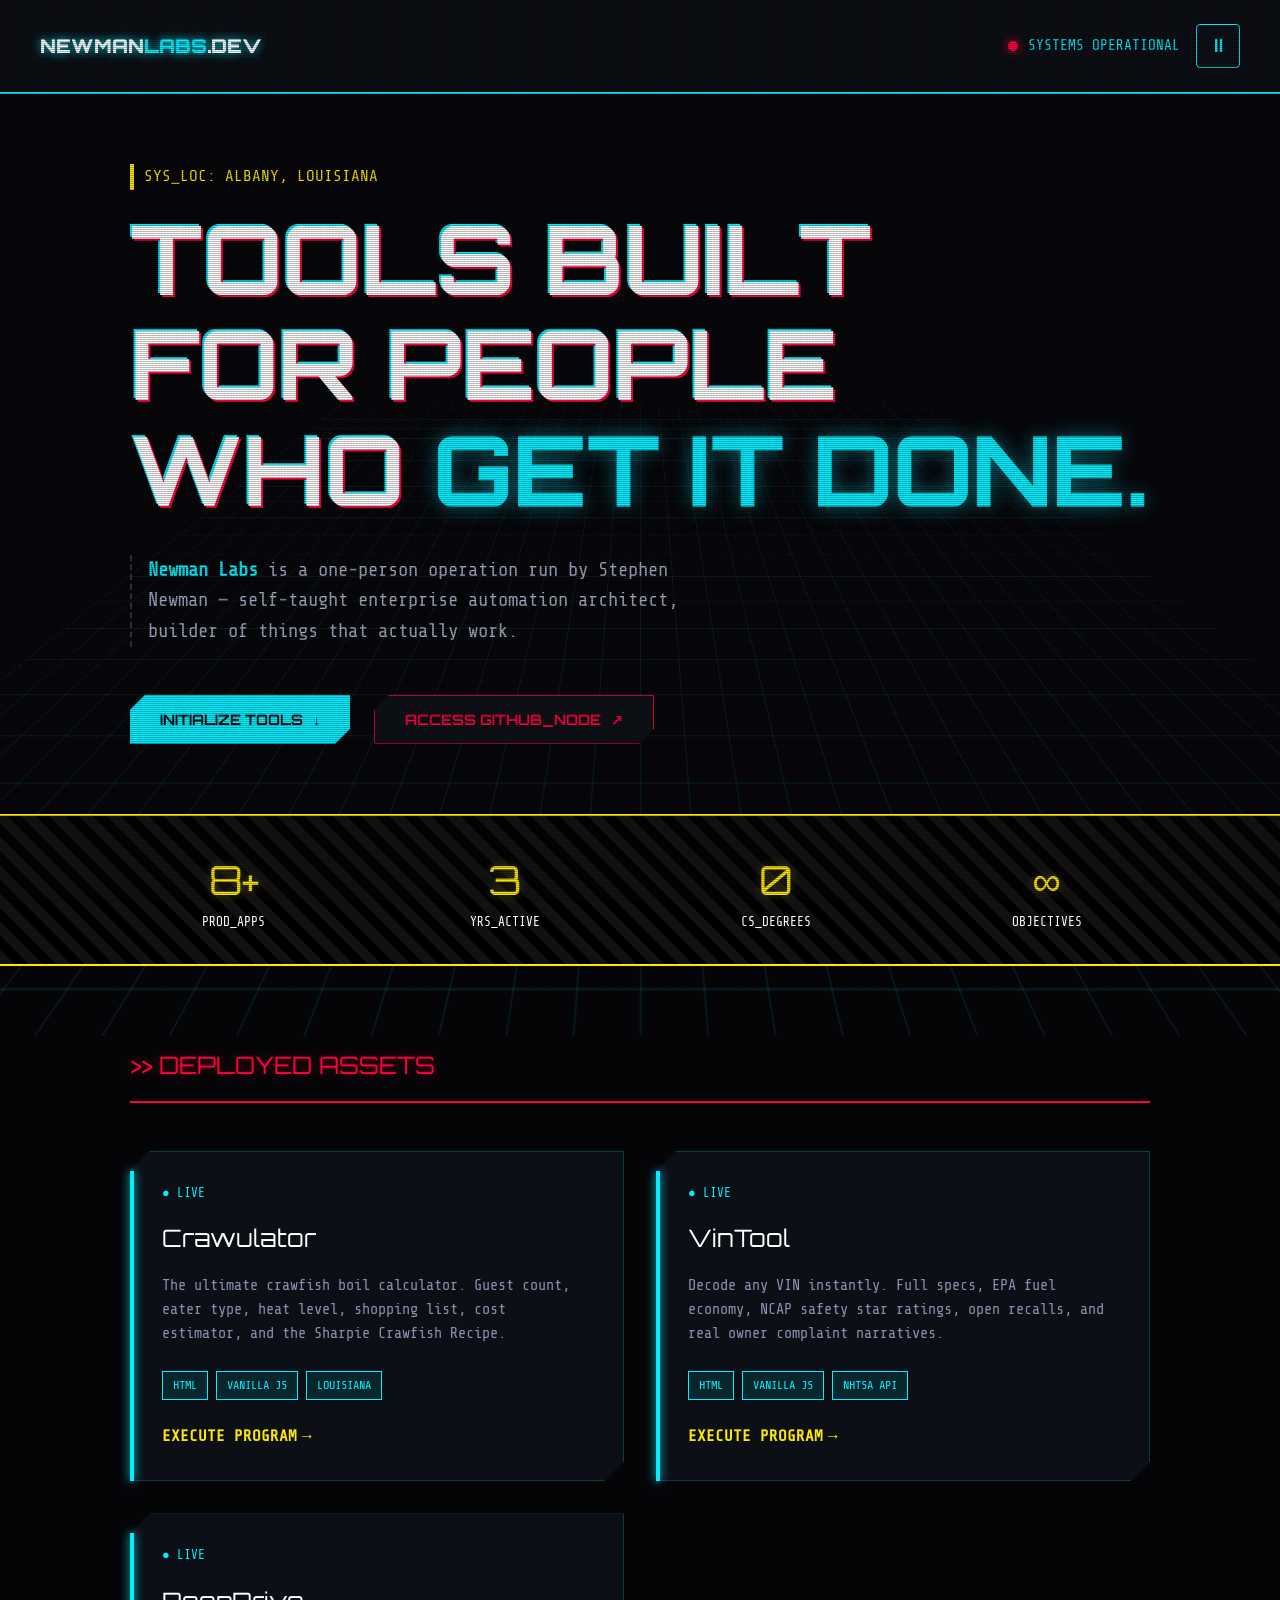
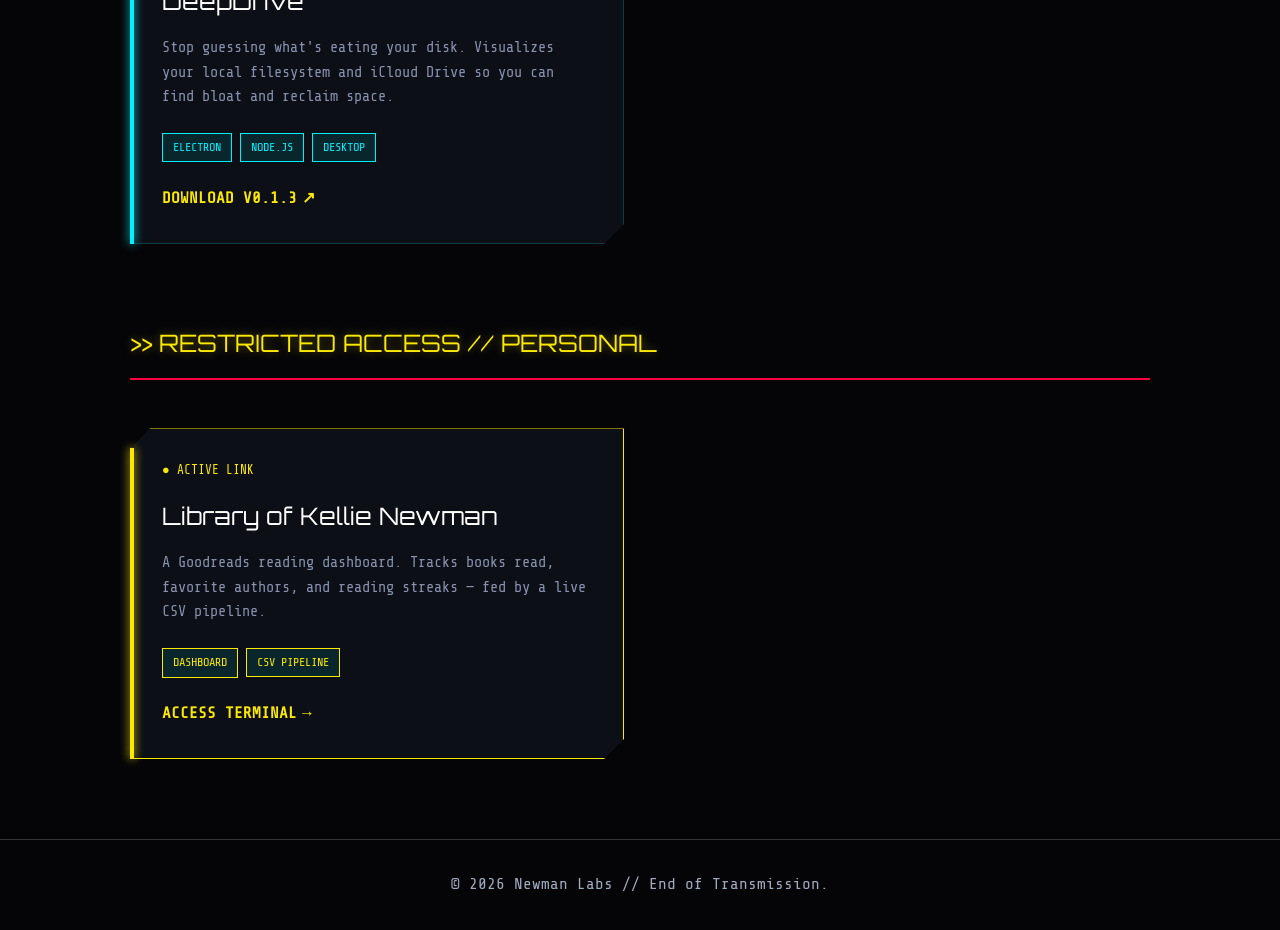
==== commit cdc75835: "Fix homepage accessibility and responsive layout" ====
--- a/index.html
+++ b/index.html
@@ -26,7 +26,13 @@
     --mech:         'Orbitron', sans-serif;
   }
 
-  html { scroll-behavior: smooth; }
+  html { scroll-behavior: auto; }
+  html.motion-enabled { scroll-behavior: smooth; }
+
+  a:focus-visible, button:focus-visible {
+    outline: 2px solid var(--warning-yellow);
+    outline-offset: 4px;
+  }
 
   body {
     background: var(--bg-base);
@@ -59,6 +65,7 @@
     z-index: -1;
     transform: perspective(500px) rotateX(60deg) translateY(-100px) translateZ(-200px);
     animation: gridMove 10s linear infinite;
+    animation-play-state: paused;
   }
 
   @keyframes gridMove {
@@ -78,7 +85,14 @@
     font-family: var(--mono);
     color: var(--warning-yellow);
     text-shadow: 0 0 5px var(--warning-yellow);
-  }
+    pointer-events: none;
+    animation: bootDismiss 0.5s ease 2.8s forwards;
+  }
+
+  #boot-sequence[hidden], .motion-toggle[hidden] { display: none; }
+
+  @keyframes bootDismiss { to { opacity: 0; visibility: hidden; } }
+  @keyframes fade { to { opacity: 1; } }
 
   .boot-line {
     opacity: 0;
@@ -89,6 +103,9 @@
   .nl-nav {
     display: flex;
     justify-content: space-between;
+    align-items: center;
+    flex-wrap: wrap;
+    gap: 1rem;
     padding: 1.5rem 2.5rem;
     border-bottom: 2px solid var(--neon-cyan);
     background: rgba(12, 15, 22, 0.8);
@@ -104,7 +121,7 @@
     text-decoration: none;
     font-size: 1.2rem;
     font-weight: 900;
-    letter-spacing: 2px;
+    letter-spacing: 0;
     text-transform: uppercase;
     text-shadow: 0 0 10px var(--neon-cyan);
   }
@@ -120,6 +137,29 @@
     font-size: 0.9rem;
     text-transform: uppercase;
   }
+
+  .nl-nav-controls {
+    display: flex;
+    align-items: center;
+    gap: 1rem;
+  }
+
+  .motion-toggle {
+    display: inline-flex;
+    align-items: center;
+    justify-content: center;
+    width: 44px;
+    height: 44px;
+    flex: 0 0 44px;
+    border: 1px solid var(--neon-cyan);
+    border-radius: 4px;
+    background: var(--panel-bg);
+    color: var(--neon-cyan);
+    font-size: 1.2rem;
+    cursor: pointer;
+  }
+
+  .motion-toggle:disabled { cursor: default; opacity: 0.7; }
 
   .nl-dot {
     width: 10px;
@@ -128,6 +168,11 @@
     border-radius: 50%;
     box-shadow: 0 0 10px var(--neon-pink);
     animation: pulse 1.5s infinite;
+    animation-play-state: paused;
+  }
+
+  .motion-enabled body::after, .motion-enabled .nl-dot {
+    animation-play-state: running;
   }
 
   @keyframes pulse {
@@ -159,7 +204,7 @@
 
   .hero-headline {
     font-family: var(--mech);
-    font-size: clamp(3rem, 7vw, 6rem);
+    font-size: 4.5rem;
     line-height: 1.1;
     color: #fff;
     text-transform: uppercase;
@@ -221,10 +266,13 @@
   }
 
   .btn-ghost:hover {
-    background: var(--neon-pink);
+    background: #b8002c;
     color: #fff;
     box-shadow: 0 0 25px rgba(255,0,60,0.6);
   }
+
+  .btn-primary:focus-visible { box-shadow: inset 0 0 0 3px var(--bg-base); }
+  .btn-ghost:focus-visible { box-shadow: inset 0 0 0 3px var(--warning-yellow); }
 
   /* Stats Bar - Warning Tape Style */
   .stat-bar {
@@ -238,7 +286,9 @@
     max-width: 1100px;
     margin: 0 auto;
     display: grid;
-    grid-template-columns: repeat(4, 1fr);
+    grid-template-columns: repeat(4, minmax(0, 1fr));
+    gap: 1rem;
+    padding: 0 1rem;
     text-align: center;
   }
 
@@ -252,8 +302,9 @@
   .stat-label {
     text-transform: uppercase;
     font-size: 0.8rem;
-    letter-spacing: 2px;
+    letter-spacing: 0;
     color: #fff;
+    overflow-wrap: anywhere;
   }
 
   /* Tools Section */
@@ -262,6 +313,7 @@
     margin: 5rem auto;
     padding: 0 2.5rem;
     perspective: 1000px;
+    scroll-margin-top: var(--nav-offset, 8rem);
   }
 
   .section-header {
@@ -275,9 +327,10 @@
   .section-title {
     font-family: var(--mech);
     font-size: 1.5rem;
+    font-weight: 400;
     color: var(--neon-pink);
     text-transform: uppercase;
-    letter-spacing: 2px;
+    letter-spacing: 0;
     text-shadow: 0 0 10px rgba(255,0,60,0.4);
   }
 
@@ -285,34 +338,48 @@
 
   .tools-grid {
     display: grid;
-    grid-template-columns: repeat(auto-fill, minmax(320px, 1fr));
+    grid-template-columns: repeat(auto-fill, minmax(min(320px, 100%), 1fr));
     gap: 2rem;
   }
 
   /* 3D Interactive Cards */
   .tool-card {
+    --card-border: rgba(0,240,255,0.2);
+    --card-accent: var(--neon-cyan);
+    position: relative;
+    min-width: 0;
+    padding: 2rem;
+    display: flex;
+    flex-direction: column;
+    transition: transform 0.1s ease;
+    transform-style: preserve-3d;
+  }
+
+  /* Clip only the background so the card's content retains its 3D depth. */
+  .tool-card::after {
+    content: '';
+    position: absolute;
+    inset: 0;
     background: var(--panel-bg);
-    padding: 2rem;
-    border: 1px solid rgba(0,240,255,0.2);
-    display: flex;
-    flex-direction: column;
-    /* Angled corners */
     clip-path: polygon(20px 0, 100% 0, 100% calc(100% - 20px), calc(100% - 20px) 100%, 0 100%, 0 20px);
-    transition: transform 0.1s ease, box-shadow 0.3s ease;
-    transform-style: preserve-3d;
-  }
-
-  .tool-card:hover {
-    border-color: var(--neon-cyan);
-    box-shadow: inset 0 0 20px rgba(0,240,255,0.1), 0 10px 30px rgba(0,0,0,0.8);
+    box-shadow: inset 0 0 0 1px var(--card-border);
+    transform: translateZ(-1px);
+    pointer-events: none;
+    transition: box-shadow 0.3s ease;
+  }
+
+  .tool-card:hover::after {
+    box-shadow: inset 0 0 0 1px var(--card-accent), inset 0 0 20px rgba(0,240,255,0.1);
   }
 
   .tool-card::before {
     content: '';
     position: absolute;
-    top: 0; left: 0; width: 4px; height: 100%;
-    background: var(--neon-cyan);
-    box-shadow: 0 0 10px var(--neon-cyan);
+    top: 20px; bottom: 0; left: 0; width: 4px;
+    background: var(--card-accent);
+    box-shadow: 0 0 10px var(--card-accent);
+    transform: translateZ(1px);
+    pointer-events: none;
   }
 
   .tool-status {
@@ -320,13 +387,14 @@
     font-size: 0.8rem;
     text-transform: uppercase;
     margin-bottom: 1rem;
-    letter-spacing: 2px;
+    letter-spacing: 0;
     transform: translateZ(20px);
   }
 
   .tool-name {
     font-family: var(--mech);
     font-size: 1.5rem;
+    font-weight: 400;
     color: #fff;
     margin-bottom: 1rem;
     transform: translateZ(30px);
@@ -369,20 +437,49 @@
   }
   .tool-link:hover { text-shadow: 0 0 8px var(--warning-yellow); }
 
+  .hero-headline, .section-title, .tool-name, .tool-desc {
+    overflow-wrap: anywhere;
+  }
+
   /* Footer */
   .nl-footer {
     border-top: 1px solid #333;
     padding: 2rem 2.5rem;
     text-align: center;
-    color: #555;
+    color: #a0aabf;
     margin-top: 5rem;
+  }
+
+  @media (min-width: 960px) {
+    .hero-headline { font-size: 6rem; }
+  }
+
+  @media (max-width: 600px) {
+    .nl-nav { padding: 1rem; gap: 0.75rem; }
+    .nl-wordmark { font-size: 1rem; }
+    .nl-nav-controls { width: 100%; justify-content: space-between; }
+    .hero { padding: 3rem 1rem; }
+    .hero-headline { font-size: 3rem; }
+    .hero-cta { gap: 1rem; }
+    .hero-cta a { max-width: 100%; padding: 12px 20px; }
+    .stat-bar-inner { grid-template-columns: repeat(2, minmax(0, 1fr)); gap: 1.5rem; }
+    .tools-section { padding: 0 1rem; }
+    .tool-card { padding: 1.5rem; }
+    .nl-footer { padding: 2rem 1rem; }
+  }
+
+  @media (prefers-reduced-motion: reduce) {
+    html.motion-enabled { scroll-behavior: auto; }
+    .motion-enabled body::after, .motion-enabled .nl-dot { animation: none; }
+    #boot-sequence { display: none; }
+    .tool-card, .tool-card::after, .btn-primary, .btn-ghost { transition: none; }
   }
 </style>
 </head>
 <body>
 
 <!-- Simulated OS Boot Sequence -->
-<div id="boot-sequence">
+<div id="boot-sequence" hidden aria-hidden="true">
   <p class="boot-line" style="animation: fade 0.1s forwards 0.2s;">> POWER ON SELF TEST...</p>
   <p class="boot-line" style="animation: fade 0.1s forwards 0.6s;">> INITIATING NX-13 MAINFRAME...</p>
   <p class="boot-line" style="animation: fade 0.1s forwards 1.0s;">> BB-13 CO-PROCESSOR ONLINE.</p>
@@ -395,12 +492,16 @@
   <div class="nl-nav-left">
     <a href="/" class="nl-wordmark">Newman<span>Labs</span>.dev</a>
   </div>
-  <div class="nl-status">
-    <span class="nl-dot"></span>
-    Systems operational
+  <div class="nl-nav-controls">
+    <div class="nl-status">
+      <span class="nl-dot" aria-hidden="true"></span>
+      Systems operational
+    </div>
+    <button type="button" class="motion-toggle" id="motion-toggle" aria-label="Pause animations" title="Pause animations" hidden><span aria-hidden="true">&#9208;</span></button>
   </div>
 </nav>
 
+<main>
 <section class="hero">
   <div class="hero-label">SYS_LOC: Albany, Louisiana</div>
   <h1 class="hero-headline">
@@ -429,13 +530,13 @@
 
 <section class="tools-section" id="tools">
   <div class="section-header">
-    <div class="section-title">Deployed Assets</div>
+    <h2 class="section-title">Deployed Assets</h2>
   </div>
   <div class="tools-grid">
 
     <div class="tool-card">
       <div class="tool-status">● Live</div>
-      <div class="tool-name">Crawulator</div>
+      <h3 class="tool-name">Crawulator</h3>
       <p class="tool-desc">The ultimate crawfish boil calculator. Guest count, eater type, heat level, shopping list, cost estimator, and the Sharpie Crawfish Recipe.</p>
       <div class="tool-tags">
         <span class="tag">HTML</span>
@@ -447,7 +548,7 @@
 
     <div class="tool-card">
       <div class="tool-status">● Live</div>
-      <div class="tool-name">VinTool</div>
+      <h3 class="tool-name">VinTool</h3>
       <p class="tool-desc">Decode any VIN instantly. Full specs, EPA fuel economy, NCAP safety star ratings, open recalls, and real owner complaint narratives.</p>
       <div class="tool-tags">
         <span class="tag">HTML</span>
@@ -459,7 +560,7 @@
 
     <div class="tool-card">
       <div class="tool-status">● Live</div>
-      <div class="tool-name">DeepDrive</div>
+      <h3 class="tool-name">DeepDrive</h3>
       <p class="tool-desc">Stop guessing what's eating your disk. Visualizes your local filesystem and iCloud Drive so you can find bloat and reclaim space.</p>
       <div class="tool-tags">
         <span class="tag">Electron</span>
@@ -474,12 +575,12 @@
 
 <section class="tools-section" id="personal">
   <div class="section-header">
-    <div class="section-title" style="color:var(--warning-yellow); text-shadow:0 0 10px rgba(252,232,3,0.4);">Restricted Access // Personal</div>
+    <h2 class="section-title" style="color:var(--warning-yellow); text-shadow:0 0 10px rgba(252,232,3,0.4);">Restricted Access // Personal</h2>
   </div>
   <div class="tools-grid">
-    <div class="tool-card" style="border-left-color:var(--warning-yellow);">
+    <div class="tool-card" style="--card-border:var(--warning-yellow); --card-accent:var(--warning-yellow);">
       <div class="tool-status" style="color:var(--warning-yellow);">● Active Link</div>
-      <div class="tool-name">Library of Kellie Newman</div>
+      <h3 class="tool-name">Library of Kellie Newman</h3>
       <p class="tool-desc">A Goodreads reading dashboard. Tracks books read, favorite authors, and reading streaks — fed by a live CSV pipeline.</p>
       <div class="tool-tags">
         <span class="tag" style="border-color:var(--warning-yellow); color:var(--warning-yellow);">Dashboard</span>
@@ -489,26 +590,77 @@
     </div>
   </div>
 </section>
+</main>
 
 <footer class="nl-footer">
   &copy; 2026 Newman Labs // End of Transmission.
 </footer>
 
 <script>
-  // Boot Sequence Logic
-  window.addEventListener('load', () => {
-    const bootScreen = document.getElementById('boot-sequence');
-    setTimeout(() => {
-      bootScreen.style.transition = 'opacity 0.5s';
-      bootScreen.style.opacity = '0';
-      setTimeout(() => bootScreen.remove(), 500);
-    }, 2800);
+  const reducedMotion = window.matchMedia('(prefers-reduced-motion: reduce)');
+  const finePointer = window.matchMedia('(hover: hover) and (pointer: fine)');
+  const motionToggle = document.getElementById('motion-toggle');
+  const bootScreen = document.getElementById('boot-sequence');
+  const cards = document.querySelectorAll('.tool-card');
+  let motionEnabled = !reducedMotion.matches;
+  let bootTimer;
+
+  function dismissBoot() {
+    bootScreen.hidden = true;
+    clearTimeout(bootTimer);
+  }
+
+  function updateMotion() {
+    document.documentElement.classList.toggle('motion-enabled', motionEnabled);
+    motionToggle.disabled = reducedMotion.matches;
+    const label = reducedMotion.matches ? 'Animations disabled by system preference' :
+      motionEnabled ? 'Pause animations' : 'Resume animations';
+    motionToggle.setAttribute('aria-label', label);
+    motionToggle.title = label;
+    motionToggle.querySelector('span').textContent = motionEnabled ? '\u23f8' : '\u25b6';
+    if (!motionEnabled) {
+      dismissBoot();
+      cards.forEach(card => { card.style.transform = ''; });
+    }
+  }
+
+  updateMotion();
+  motionToggle.hidden = false;
+  motionToggle.addEventListener('click', () => {
+    motionEnabled = !reducedMotion.matches && !motionEnabled;
+    updateMotion();
   });
-
-  // 3D Card Tilt Physics
-  const cards = document.querySelectorAll('.tool-card');
+  reducedMotion.addEventListener('change', () => {
+    motionEnabled = !reducedMotion.matches;
+    updateMotion();
+  });
+  finePointer.addEventListener('change', () => {
+    cards.forEach(card => { card.style.transform = ''; });
+  });
+
+  // The optional boot effect never waits for external resources and can be skipped.
+  if (motionEnabled) {
+    bootScreen.hidden = false;
+    bootTimer = setTimeout(dismissBoot, 3300);
+    document.addEventListener('keydown', dismissBoot, { once: true });
+    document.addEventListener('pointerdown', dismissBoot, { once: true });
+  }
+
+  const nav = document.querySelector('.nl-nav');
+  function updateNavOffset() {
+    document.documentElement.style.setProperty('--nav-offset', `${Math.ceil(nav.getBoundingClientRect().height) + 16}px`);
+  }
+  updateNavOffset();
+  if ('ResizeObserver' in window) {
+    new ResizeObserver(updateNavOffset).observe(nav);
+  } else {
+    window.addEventListener('resize', updateNavOffset);
+  }
+
+  // Only animate cards when motion is enabled and the input supports hover.
   cards.forEach(card => {
     card.addEventListener('mousemove', e => {
+      if (!motionEnabled || !finePointer.matches) return;
       const rect = card.getBoundingClientRect();
       const x = e.clientX - rect.left;
       const y = e.clientY - rect.top;
@@ -523,14 +675,10 @@
     });
     
     card.addEventListener('mouseleave', () => {
-      card.style.transform = 'perspective(1000px) rotateX(0deg) rotateY(0deg) scale3d(1, 1, 1)';
+      card.style.transform = '';
     });
   });
 </script>
 
-<style>
-  @keyframes fade { to { opacity: 1; } }
-</style>
-
 </body>
 </html>
